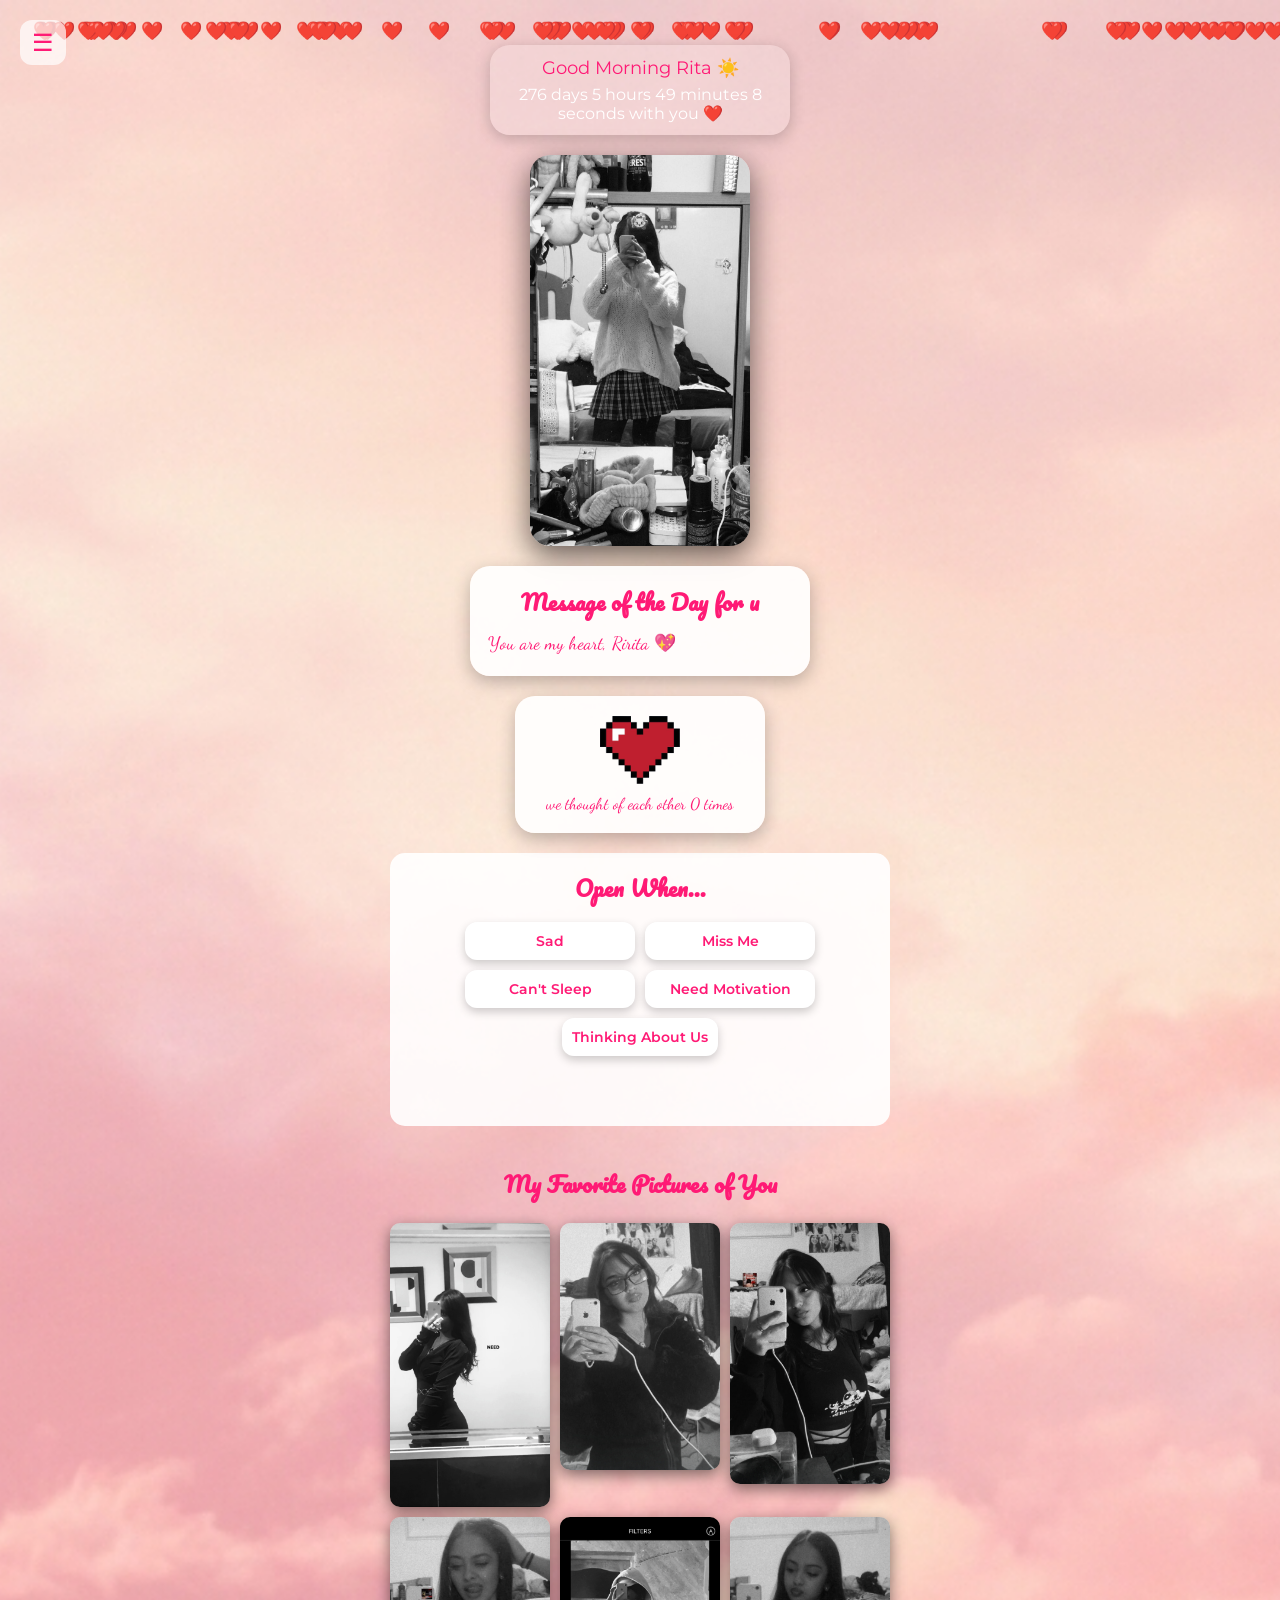
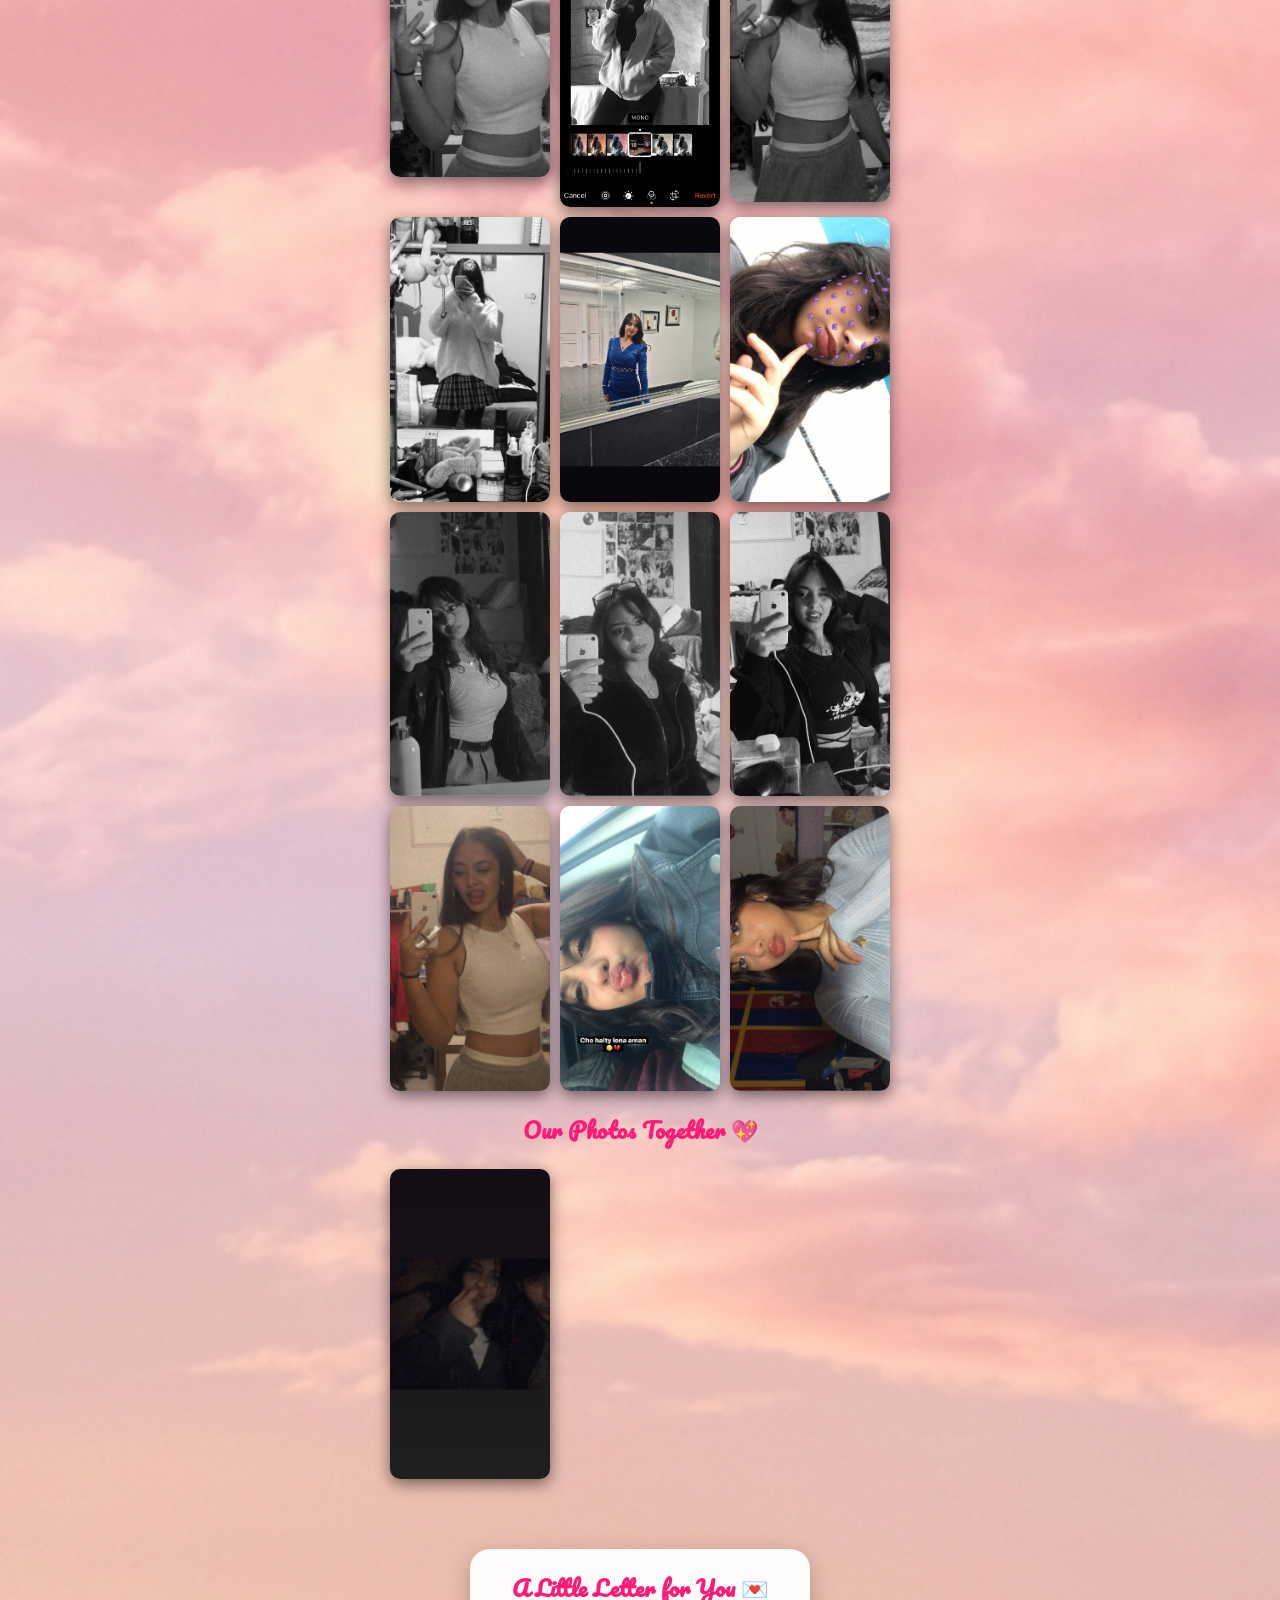
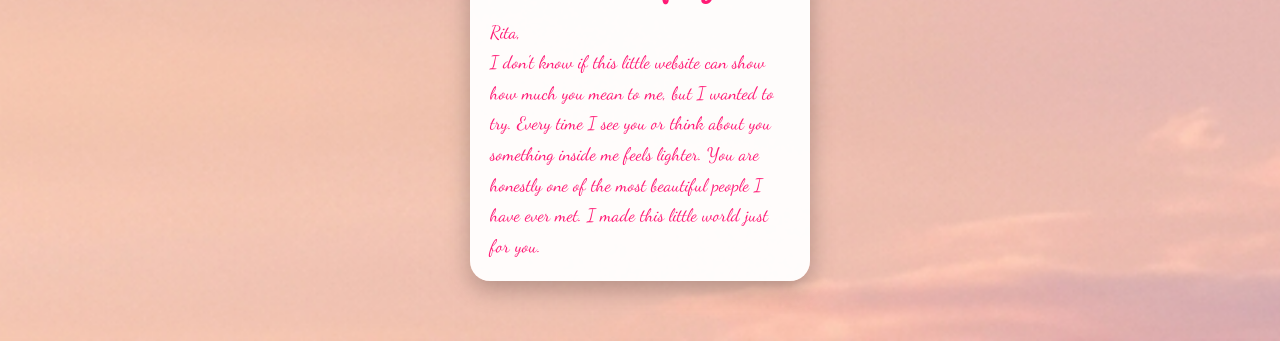
==== home.html @ ba18f457 "Update home.html" ====
<!DOCTYPE html>
<html lang="en">
<head>
  <meta charset="UTF-8">
  <meta name="viewport" content="width=device-width, initial-scale=1.0">
  <title>Our Little World 💗</title>
  
  <!-- Fonts -->
  <link rel="preconnect" href="https://fonts.googleapis.com">
  <link rel="preconnect" href="https://fonts.gstatic.com" crossorigin>
  <link href="https://fonts.googleapis.com/css2?family=Montserrat:wght@400;600;700&family=Dancing+Script&family=Pacifico&display=swap" rel="stylesheet">

  <!-- CSS -->
  <link rel="stylesheet" href="style.css">
</head>
<body class="homePage">

  <!-- Falling Hearts -->
  <div class="hearts"></div>

  <div class="container">

    <!-- Menu Button -->
    <button id="menuToggle">☰</button>

    <!-- Side Menu -->
    <div id="menu">
      <div id="menuContent">
        <div id="menuClose">✕</div>
        <div class="menuTop">
          <button onclick="scrollToSection('dailyMessageBox')">Message of the Day</button>
          <button onclick="scrollToSection('openTextBox')">Open When...</button>
          <button onclick="scrollToSection('gallery')">Gallery</button>
          <button onclick="scrollToSection('ourPhotosSection')">Our Photos</button>
          <button onclick="scrollToSection('loveLetterBox')">Love Letter</button>
        </div>
        <div class="menuMusic">
          <p>Music Player 🎵</p>
          <button onclick="toggleMusic('apocalypse')">▶ Apocalypse</button>
          <button onclick="toggleMusic('songrita')">▶ Just The Two Of Us</button>
          <button onclick="pauseMusic()">⏸ Pause</button>
        </div>
        <audio id="apocalypseMusic" src="apocalypse.mp3"></audio>
        <audio id="songritaMusic" src="songrita.mp3"></audio>
        <div class="menuBottom">
          <p>Ahmed Sghaier</p>
          <img src="images/signature.png">
        </div>
      </div>
    </div>

    <!-- GM GN + Counter -->
    <div id="gmgnCounterBox">
      <span id="gmgn"></span>
      <span id="counter"></span>
      <span id="startDateText"></span>
    </div>

    <!-- Main Photo & Name -->
    <h2 id="ritaName"></h2>
    <img id="mainPhoto">

    <!-- Message of the Day -->
    <div id="dailyMessageBox">
      <h2 class="sectionTitle">Message of the Day for u </h2>
      <p id="dailyMessage"></p>
    </div>

    <!-- Love Heart Counter Box -->
    <div id="loveBox">
      <img id="loveHeart" src="images/loveHeart.png">  
      <p id="loveText">we thought of each other 0 times</p>
    </div>

    <!-- Open When Section -->
    <div id="openTextBox">
      <h2 class="sectionTitle">Open When...</h2>
      <div class="openContainer">
        <div class="openCard" onclick="openMsg(0)">Sad</div>
        <div class="openCard" onclick="openMsg(1)">Miss Me</div>
        <div class="openCard" onclick="openMsg(2)">Can't Sleep</div>
        <div class="openCard" onclick="openMsg(3)">Need Motivation</div>
        <div class="openCard centerCard" onclick="openMsg(4)">Thinking About Us</div>
  </div>
  <div id="openTextDisplay"></div>
</div>
<br>
<br>
    <!-- Gallery -->
    <h2 id="gallery" class="sectionTitle">My Favorite Pictures of You</h2>
    <div class="photoWall">
      <img src="images/her1.jpg">
      <img src="images/her2.jpg">
      <img src="images/her3.jpg">
      <img src="images/her4.jpg">
      <img src="images/her5.jpg">
      <img src="images/her6.jpg">
      <img src="images/her7.jpg">
      <img src="images/her8.jpg">
      <img src="images/her9.jpg">
      <img src="images/her10.jpg">
      <img src="images/her11.jpg">
      <img src="images/her12.jpg">
      <img src="images/her13.jpg">
      <img src="images/her14.jpg">
      <img src="images/her15.jpg">
    </div>
<br>
    <!-- Our Photos -->
    <h2 id="ourPhotosTitle" class="sectionTitle">Our Photos Together 💖</h2>
    <div id="ourPhotosSection" class="photoWall">
<img src="images/us1.jpg">
</div>

  </div>

  <!-- Love Letter -->
  <div id="loveLetterBox">
    <h2 class="sectionTitle">A Little Letter for You 💌</h2>
    Rita,<br>
    I don't know if this little website can show
    how much you mean to me, but I wanted to try.
    Every time I see you or think about you
    something inside me feels lighter.
    You are honestly one of the most beautiful
    people I have ever met.
    I made this little world just for you.
  </div>

  <!-- Scripts -->
  <script src="script.js"></script>
</body>
</html>
---- style.css ----
/* ===============================
LOGIN PAGE
=============================== */
.loginPage{
  display:flex;
  justify-content:center;
  align-items:center;
  height:100vh;
  background:url('images/login.png') no-repeat center center/cover;
}

.loginBox{
  position:relative;
  z-index:1;
  background:rgba(255,255,255,0.9);
  padding:50px 30px;
  border-radius:25px;
  width:90%;
  max-width:400px;
  border:3px solid #ff4d88;
  box-shadow:
    0 0 20px #ff4d88,
    0 0 40px #ff4d88 inset;
}

.loginTitle{
  font-size:32px;
  color:#ff1a75;
  margin-bottom:10px;
  text-align:center;
}

.loginBox input{
  width:100%;
  padding:15px;
  border-radius:12px;
  border:2px solid #ff4d88;
  background:#f2f2f2;
  margin-top:15px;
  font-size:18px;
  box-shadow:0 0 10px #ff4d88 inset;
}

.loginBox button{
  margin-top:20px;
  padding:15px;
  width:100%;
  border:none;
  border-radius:15px;
  background:#ff4d88;
  color:white;
  font-size:20px;
  cursor:pointer;
}

.loginFlirtyBox {
  position: absolute;
  top: 20px; /* distance from top */
  left: 50%;
  transform: translateX(-50%);
  background: rgba(255, 77, 136, 0.8); /* semi-transparent pink */
  color: white;
  font-family: 'Pacifico', cursive;
  font-size: 18px;
  padding: 10px 20px;
  border-radius: 15px;
  box-shadow: 0 4px 10px rgba(0,0,0,0.3);
  z-index: 5; /* above falling texts */
  text-align: center;
}

/* ===============================
FALLING LOVE TEXT (for login)
=============================== */
.loveBackground{
  position:fixed;
  top:0;
  left:0;
  width:100%;
  height:100%;
  overflow:hidden;
  z-index:0;
  pointer-events:none;
}

.loveText{
  position:absolute;
  color:#ff4d88;
  font-size:14px;
  opacity:0.8;
  white-space:nowrap;
  user-select:none;
  animation-name:fallText;
  animation-timing-function:linear;
  animation-iteration-count:infinite;
}

@keyframes fallText{
  0%{transform:translateY(-10vh);}
  100%{transform:translateY(110vh);}
}
/* ===============================
GLOBAL
=============================== */
*{
  margin:0;
  padding:0;
  box-sizing:border-box;
  font-family:'Montserrat',sans-serif;
}

body{
  min-height:100vh;
  overflow-x:hidden;
  text-align:center;
}

/* ===============================
HOME PAGE
=============================== */
body.homePage{
  color:white;
  background:url('images/home.png') no-repeat center center/cover;
  padding:20px;
}

.container{
  width:100%;
  max-width:520px;
  margin:auto;
  padding:10px;
}

/* ===============================
GM GN + COUNTER
=============================== */
#gmgnCounterBox{
  display:flex;
  flex-direction:column;
  align-items:center;
  background:rgba(255,255,255,0.2);
  padding:12px 20px;
  border-radius:20px;
  margin:15px auto;
  max-width:300px;
  box-shadow:0 4px 15px rgba(0,0,0,0.2);
}

#gmgn{
  font-size:18px;
  color:#ff1a75;
  margin-bottom:6px;
}

#counter{
  font-size:16px;
  color:white;
}

/* ===============================
MAIN PHOTO
=============================== */
#mainPhoto{
  width:220px;
  border-radius:20px;
  margin:20px auto;
  display:block;
  box-shadow:0 10px 30px rgba(0,0,0,0.6);
  transition:0.3s;
}

#mainPhoto:hover{
  transform:scale(1.05);
}

/* ===============================
SECTION TITLES
=============================== */
.sectionTitle{
  font-family:'Pacifico', cursive !important;
  font-size:22px;
  margin-bottom:10px;
  text-align:center;
  color:#ff1a75;
}

/* ===============================
LOVE LETTER
=============================== */
#loveLetterBox{
  background:rgba(255,255,255,0.95);
  padding:20px;
  border-radius:20px;
  max-width:340px;
  margin:60px auto 40px auto;
  box-shadow:0 8px 25px rgba(0,0,0,0.25);
  color:#ff1a75;
  text-align:left;
  font-family:'Dancing Script', cursive;
  font-size:18px;
  line-height:1.7;
}

/* ===============================
LOVE HEART COUNTER
=============================== */
#loveBox{
  background:rgba(255,255,255,0.9);
  padding:20px;
  border-radius:20px;
  max-width:250px;
  margin:20px auto;
  box-shadow:0 6px 18px rgba(0,0,0,0.25);
  display:flex;
  flex-direction:column;
  align-items:center;
  position:relative;
}

#loveHeart{
  width:80px;
  cursor:pointer;
  transition:transform .2s;
}

#loveHeart.pulse{
  transform:scale(1.2);
}

#loveNumber{
  position:absolute;
  top:50%;
  left:50%;
  transform:translate(-50%,-50%);
  color:white;
  font-size:22px;
  font-weight:bold;
  pointer-events:none;
}

#loveText{
  margin-top:10px;
  font-size:16px;
  color:#ff1a75;
  font-family:'Dancing Script', cursive;
}

/* Small heart explosion */
.explosionHeart{
  position:absolute;
  font-size:16px;
  color:#ff4d88;
  animation:explode 0.5s forwards;
  pointer-events:none;
}

@keyframes explode{
  0%{opacity:1; transform:translate(0,0) scale(1);}
  100%{opacity:0; transform:translate(var(--x), var(--y)) scale(1.5);}
}

/* ===============================
MESSAGE OF THE DAY
=============================== */
#dailyMessageBox{
  background:rgba(255,255,255,0.9);
  color:#ff1a75;
  padding:18px;
  border-radius:20px;
  max-width:340px;
  margin:20px auto;
  font-family:'Dancing Script', cursive;
  font-size:18px;
  line-height:1.6;
  box-shadow:0 6px 18px rgba(0,0,0,0.25);
  text-align:left;
  min-height:80px;
  display:flex;
  flex-direction:column;
  align-items:center;
  justify-content:flex-start;
}

#dailyMessageBox h2.sectionTitle{
  width:100%;
  text-align:center;
  margin-bottom:10px;
}

#dailyMessageBox p{
  font-family:'Dancing Script', cursive;
  font-size:18px;
  line-height:1.6;
  margin:0;
  color:#ff1a75;
  align-self:flex-start;
}

/* ===============================
OPEN WHEN BOXES
=============================== */
.openContainer{
  display:grid;
  grid-template-columns:repeat(2,1fr);
  gap:10px;
  max-width:350px;
  margin:15px auto;
}

.openCard{
  background:white;
  color:#ff1a75;
  padding:10px;
  border-radius:12px;
  font-size:14px;
  font-weight:600;
  cursor:pointer;
  box-shadow:0 4px 10px rgba(0,0,0,0.2);
  transition:0.2s;
}

.openCard:hover{
  transform:scale(1.05);
}

#openTextBox{
  background:rgba(255,255,255,0.9);
  color:#ff1a75;
  padding:15px;
  border-radius:15px;
  margin-top:10px;
  min-height:50px;
}

/* ===============================
OPEN WHEN MESSAGE DISPLAY
=============================== */
#openTextDisplay{
  background:rgba(255,255,255,0.9);
  color:#ff1a75;
  padding:12px;
  border-radius:18px;
  max-width:300px;
  margin:15px auto 0 auto;
  font-family:'Dancing Script', cursive;
  font-size:19px;
  line-height:1.6;
  box-shadow:0 6px 18px rgba(0,0,0,0.25);
  text-align:left;
  min-height:40px;
  transition:all 0.3s ease;
    
}
/* ===============================
OPEN WHEN TEXT ANIMATION
=============================== */
#openTextDisplay {
  opacity: 0;
  transform: translateY(20px);
  transition: all 0.4s ease;
}

#openTextDisplay.show {
  opacity: 1;
  transform: translateY(0);
}

#openTextDisplay.hide {
  opacity: 0;
  transform: translateY(20px);
}


/* Center the last Open When card */
.openContainer .openCard:last-child {
  grid-column: 1 / -1; /* span full row */
  justify-self: center; /* center horizontally */
}

/* Animation for open when text */
#openTextDisplay {
  opacity: 0;
  transform: translateY(10px);
  transition: opacity 0.5s ease, transform 0.5s ease;
}

#openTextDisplay.show {
  opacity: 1;
  transform: translateY(0);
}
/* ===============================
PHOTO WALL
=============================== */
.photoWall{
  display:grid;
  grid-template-columns:repeat(3,1fr);
  gap:10px;
  margin-top:20px;
}

.photoWall img{
  width:100%;
  border-radius:10px;
  box-shadow:0 5px 15px rgba(0,0,0,0.5);
  transition:.3s;
  cursor:pointer;
}

.photoWall img:hover{
  transform:scale(1.05);
}

/* ===============================
FALLING HEARTS
=============================== */
.hearts{
  position:fixed;
  width:100%;
  height:100%;
  overflow:hidden;
  z-index:-1;
}

.heart{
  position:absolute;
  color:#ff4d88;
  font-size:18px;
  animation:fall 6s linear infinite;
}

@keyframes fall{
  0%{transform:translateY(-10vh);}
  100%{transform:translateY(110vh);}
}

/* ===============================
MENU
=============================== */
#menu{
  position:fixed;
  top:0;
  left:-260px;
  width:260px;
  height:100%;
  background:rgba(255,255,255,0.15);
  backdrop-filter:blur(20px);
  border-right:1px solid rgba(255,255,255,0.3);
  z-index:9998;
  transition:left .4s ease;
  display:flex;
  flex-direction:column;
  justify-content:space-between;
  padding:20px;
}

#menuClose{
  position:absolute;
  top:15px;
  right:15px;
  width:30px;
  height:30px;
  background:white;
  color:#ff1a75;
  border-radius:6px;
  display:flex;
  align-items:center;
  justify-content:center;
  font-weight:bold;
  cursor:pointer;
  box-shadow:0 2px 6px rgba(0,0,0,0.3);
}

#menu.active{
  left:0;
}

#menuContent button{
  display:block;
  margin:10px 0;
  padding:10px 15px;
  border-radius:12px;
  border:none;
  background:rgba(255,255,255,0.6);
  cursor:pointer;
  color:#ff1a75;
  font-weight:bold;
  width:100%;
  text-align:left;
}

#menuToggle{
  position:fixed;
  top:20px;
  left:20px;
  z-index:9999;
  font-size:24px;
  background:rgba(255,255,255,0.7);
  border:none;
  border-radius:12px;
  padding:8px 12px;
  cursor:pointer;
  color:#ff1a75;
}

.menuBottom img{
  width:120px;
  margin-top:10px;
}
/* ===============================
MENU FONT
=============================== */
#menu, #menuContent, #menuContent p, #menuContent button {
  font-family: 'Dancing Script', cursive; /* Pretty, romantic font */
}

/* ===============================
MUSIC PLAYER
=============================== */
#musicPlayer {
  margin-top: 15px;
  background: rgba(255,255,255,0.8);
  border-radius: 12px;
  padding: 10px;
  color: #ff1a75;
}

#currentSong {
  font-weight: 600;
  font-size: 16px;
  margin-bottom: 8px;
  text-align: center;
  white-space: nowrap;
  overflow: hidden;
  text-overflow: ellipsis;
}

#musicControls {
  display: flex;
  justify-content: center;
  gap: 10px;
  margin-bottom: 5px;
}

#musicControls button {
  background: #ff1a75;
  border: none;
  color: white;
  font-size: 18px;
  border-radius: 8px;
  padding: 5px 10px;
  cursor: pointer;
  transition: 0.2s;
}

#musicControls button:hover {
  transform: scale(1.1);
}

#progressContainer {
  display: flex;
  align-items: center;
  gap: 5px;
}

#progressBar {
  flex: 1;
  cursor: pointer;
}

#currentTime, #duration {
  font-size: 12px;
}
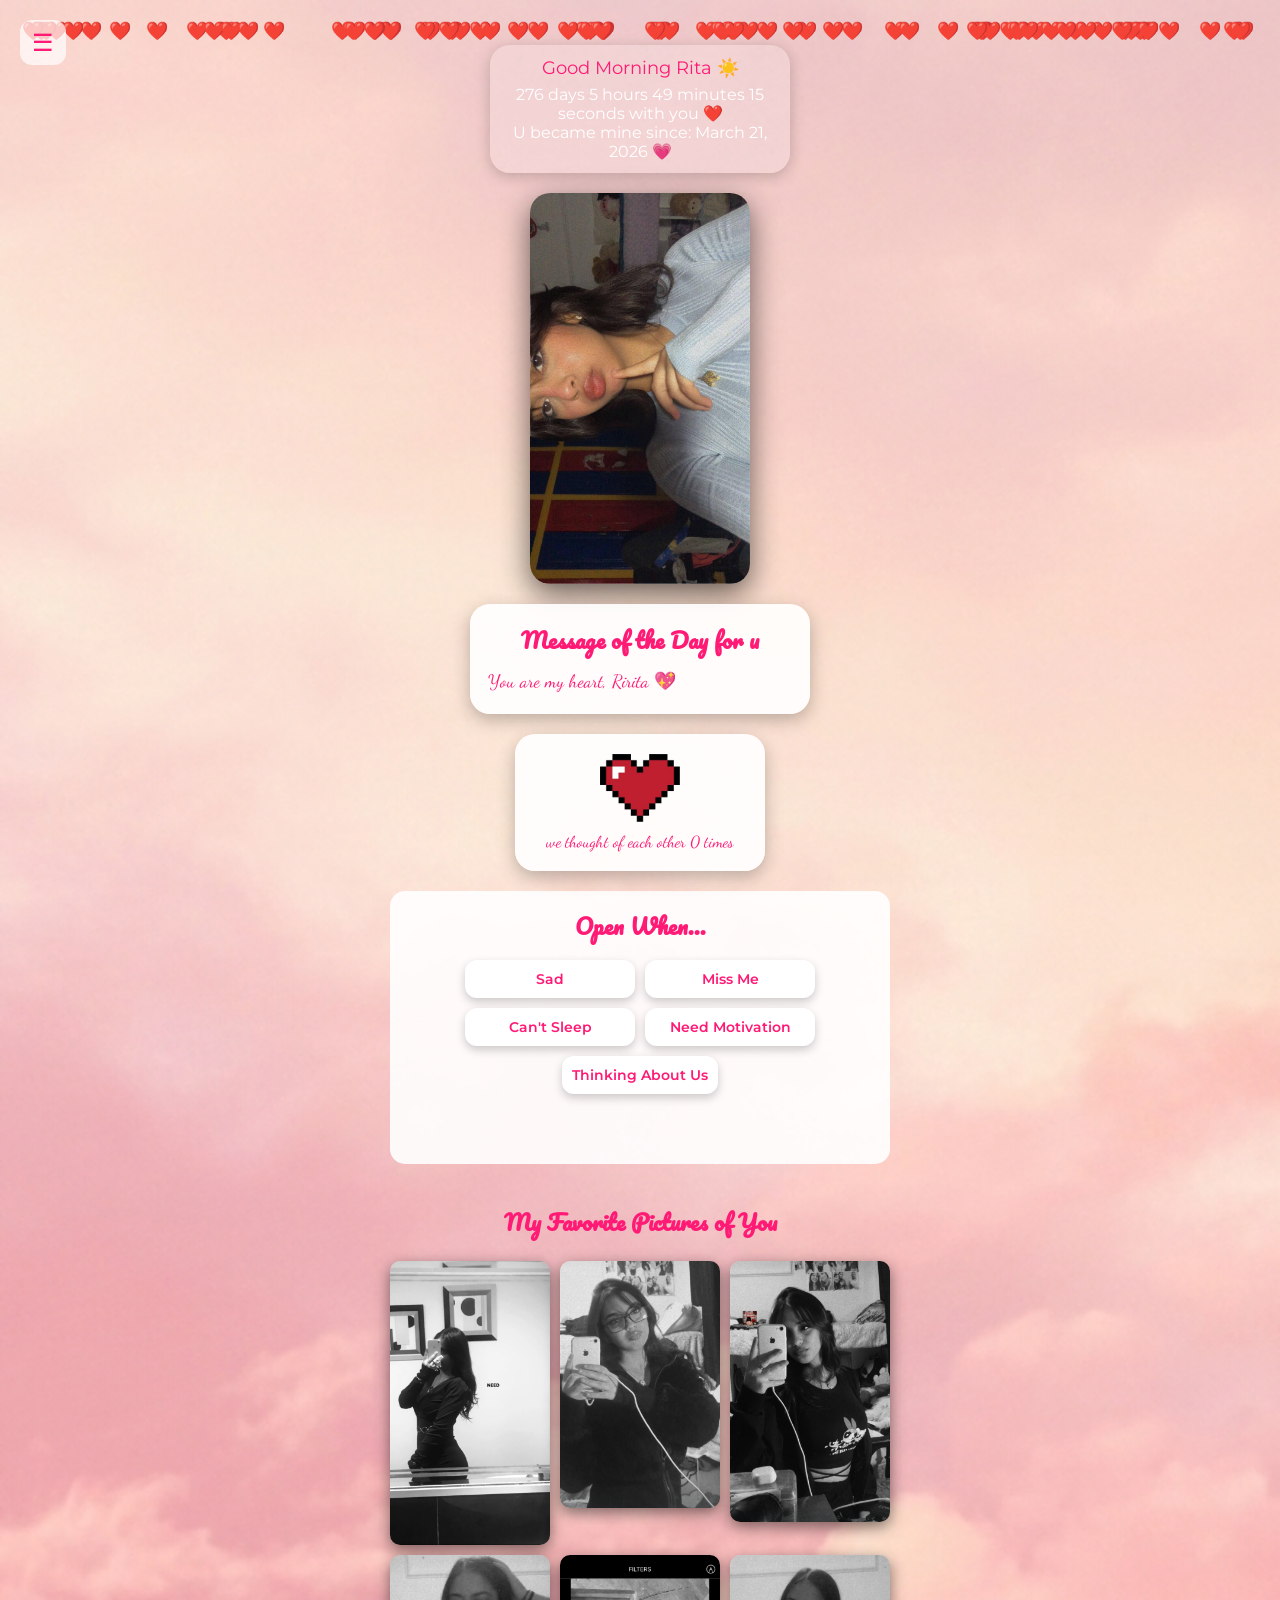
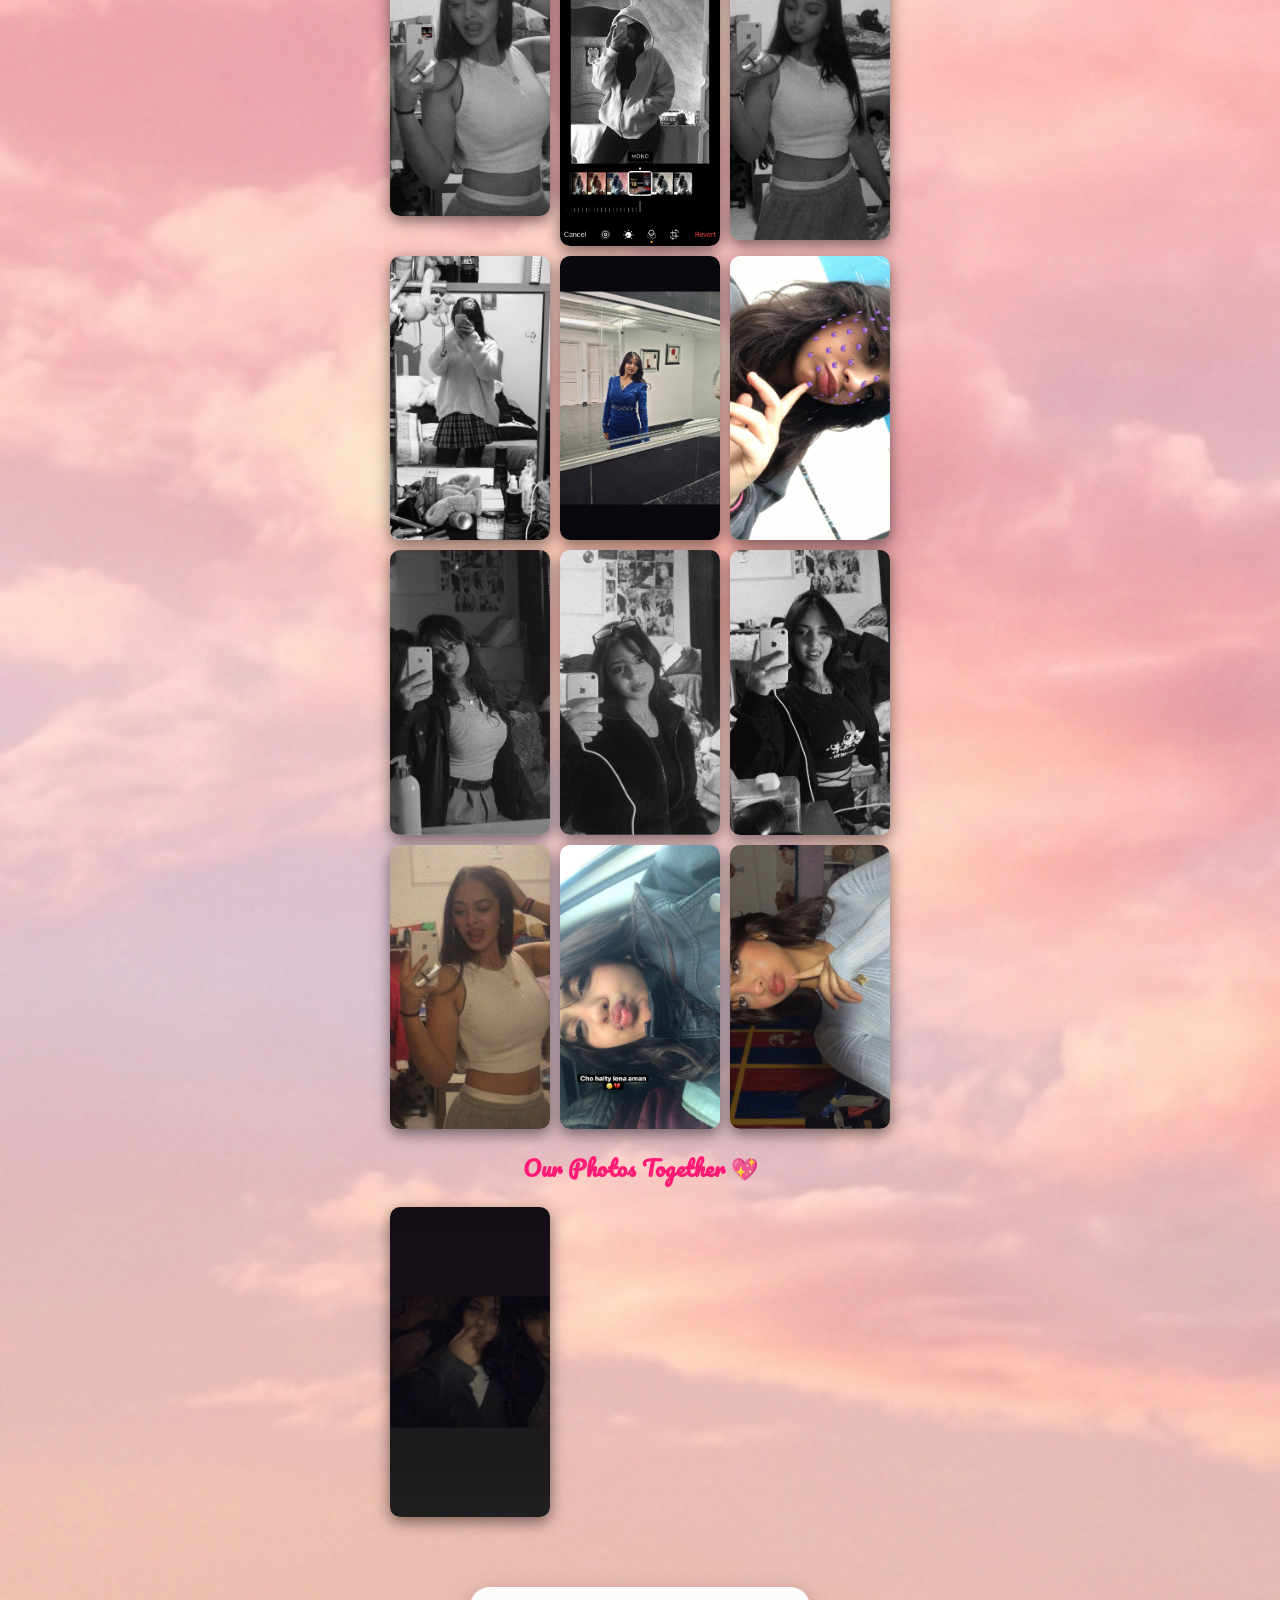
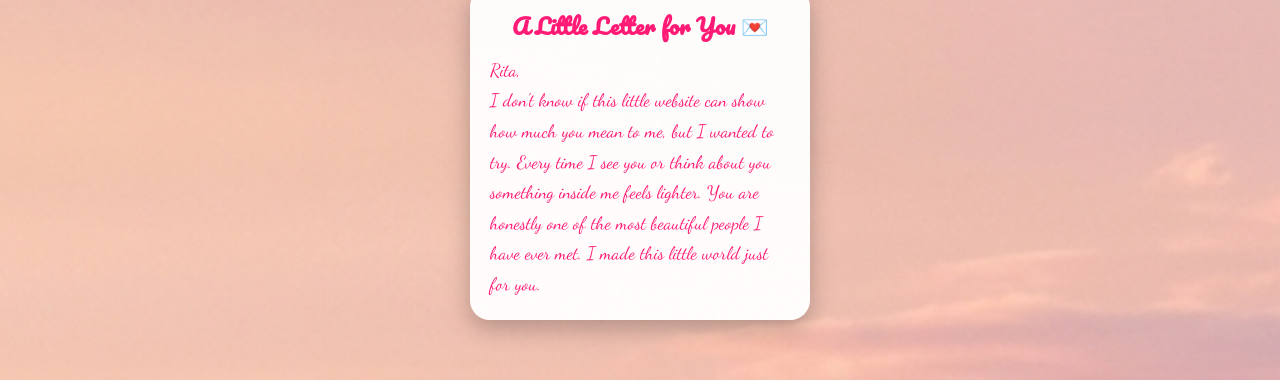
==== commit c2919508: "Update home.html" ====
--- a/home.html
+++ b/home.html
@@ -38,10 +38,16 @@
           <p>Music Player 🎵</p>
           <button onclick="toggleMusic('apocalypse')">▶ Apocalypse</button>
           <button onclick="toggleMusic('songrita')">▶ Just The Two Of Us</button>
+          <button onclick="toggleMusic('diva')">▶ Ala Beb Cima</button>
+          <button onclick="toggleMusic('needto')">▶ Need To Know</button>
+          <button onclick="toggleMusic('kissme')">▶ Kiss Me More</button>
           <button onclick="pauseMusic()">⏸ Pause</button>
         </div>
         <audio id="apocalypseMusic" src="apocalypse.mp3"></audio>
         <audio id="songritaMusic" src="songrita.mp3"></audio>
+        <audio id="divaMusic" src="diva.mp3"></audio>
+        <audio id="needtoMusic" src="needto.mp3"></audio>
+        <audio id="kissmeMusic" src="kissme.mp3"></audio>
         <div class="menuBottom">
           <p>Ahmed Sghaier</p>
           <img src="images/signature.png">
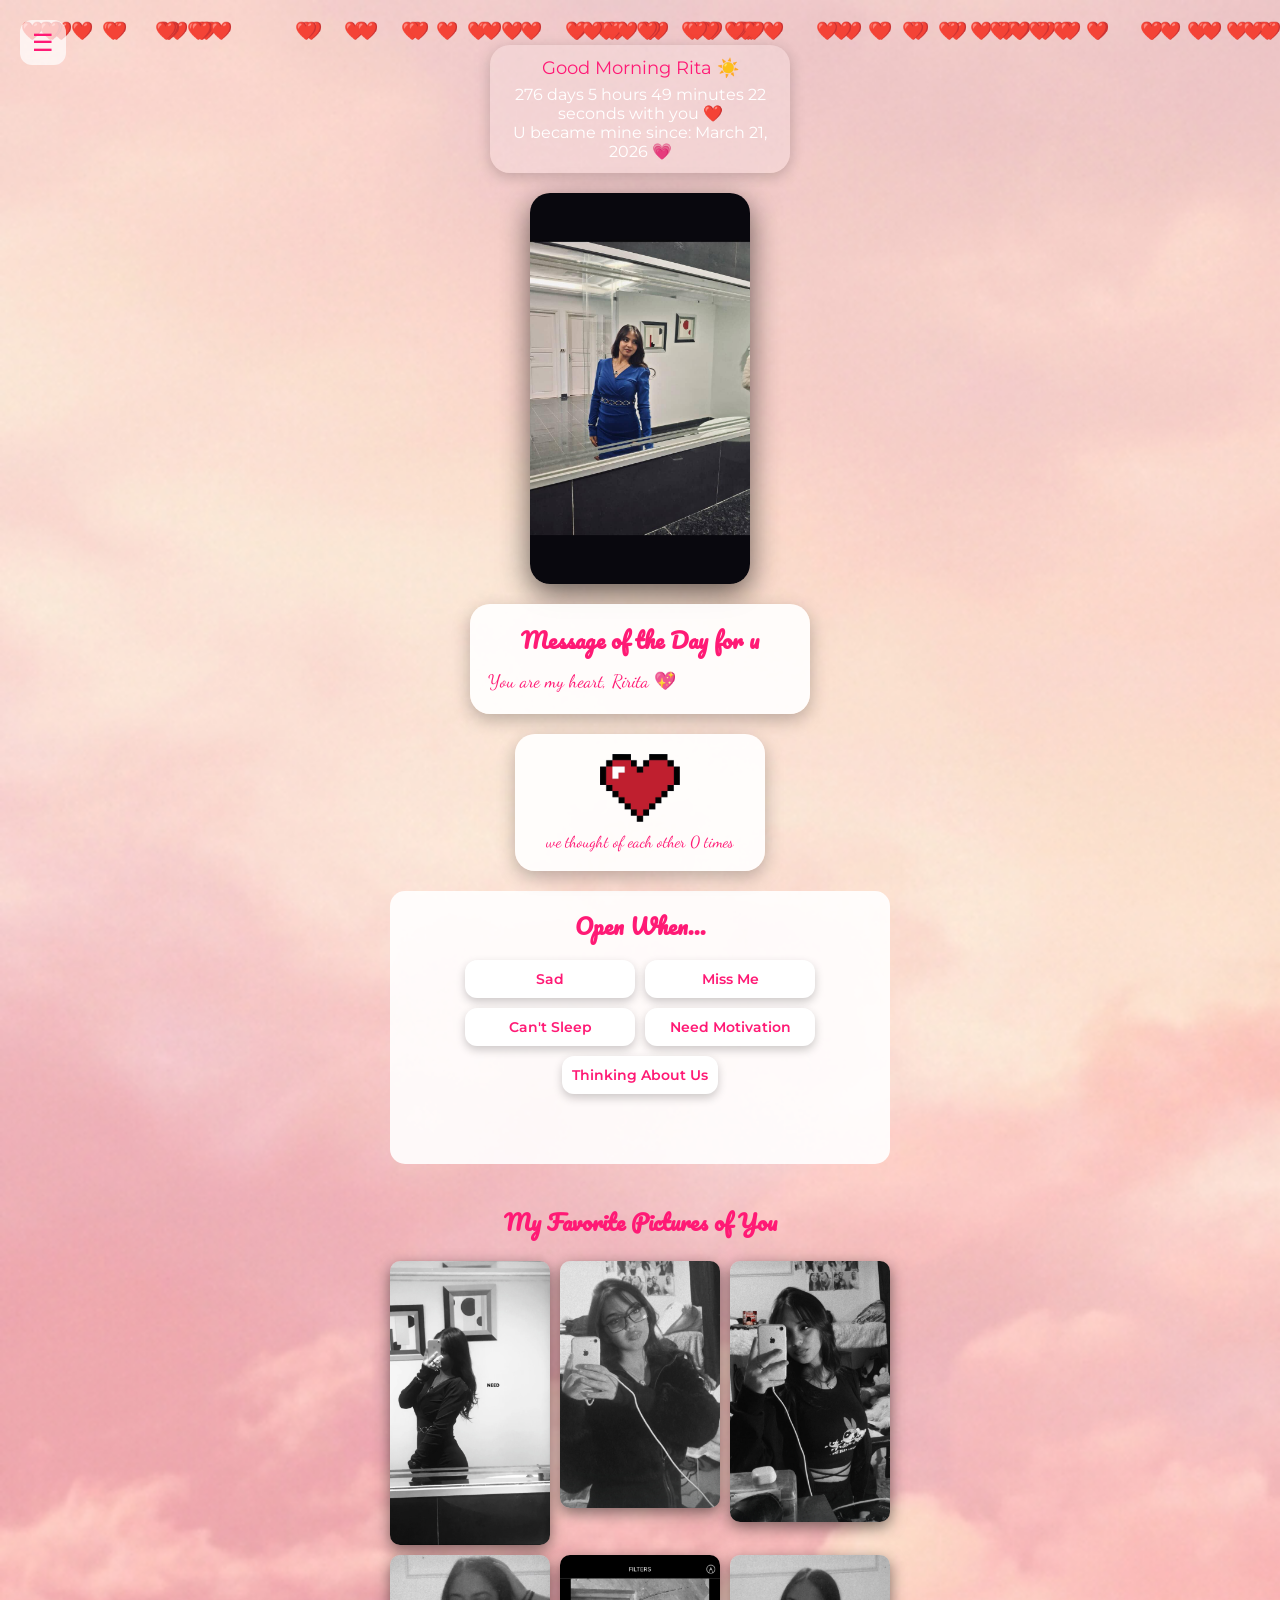
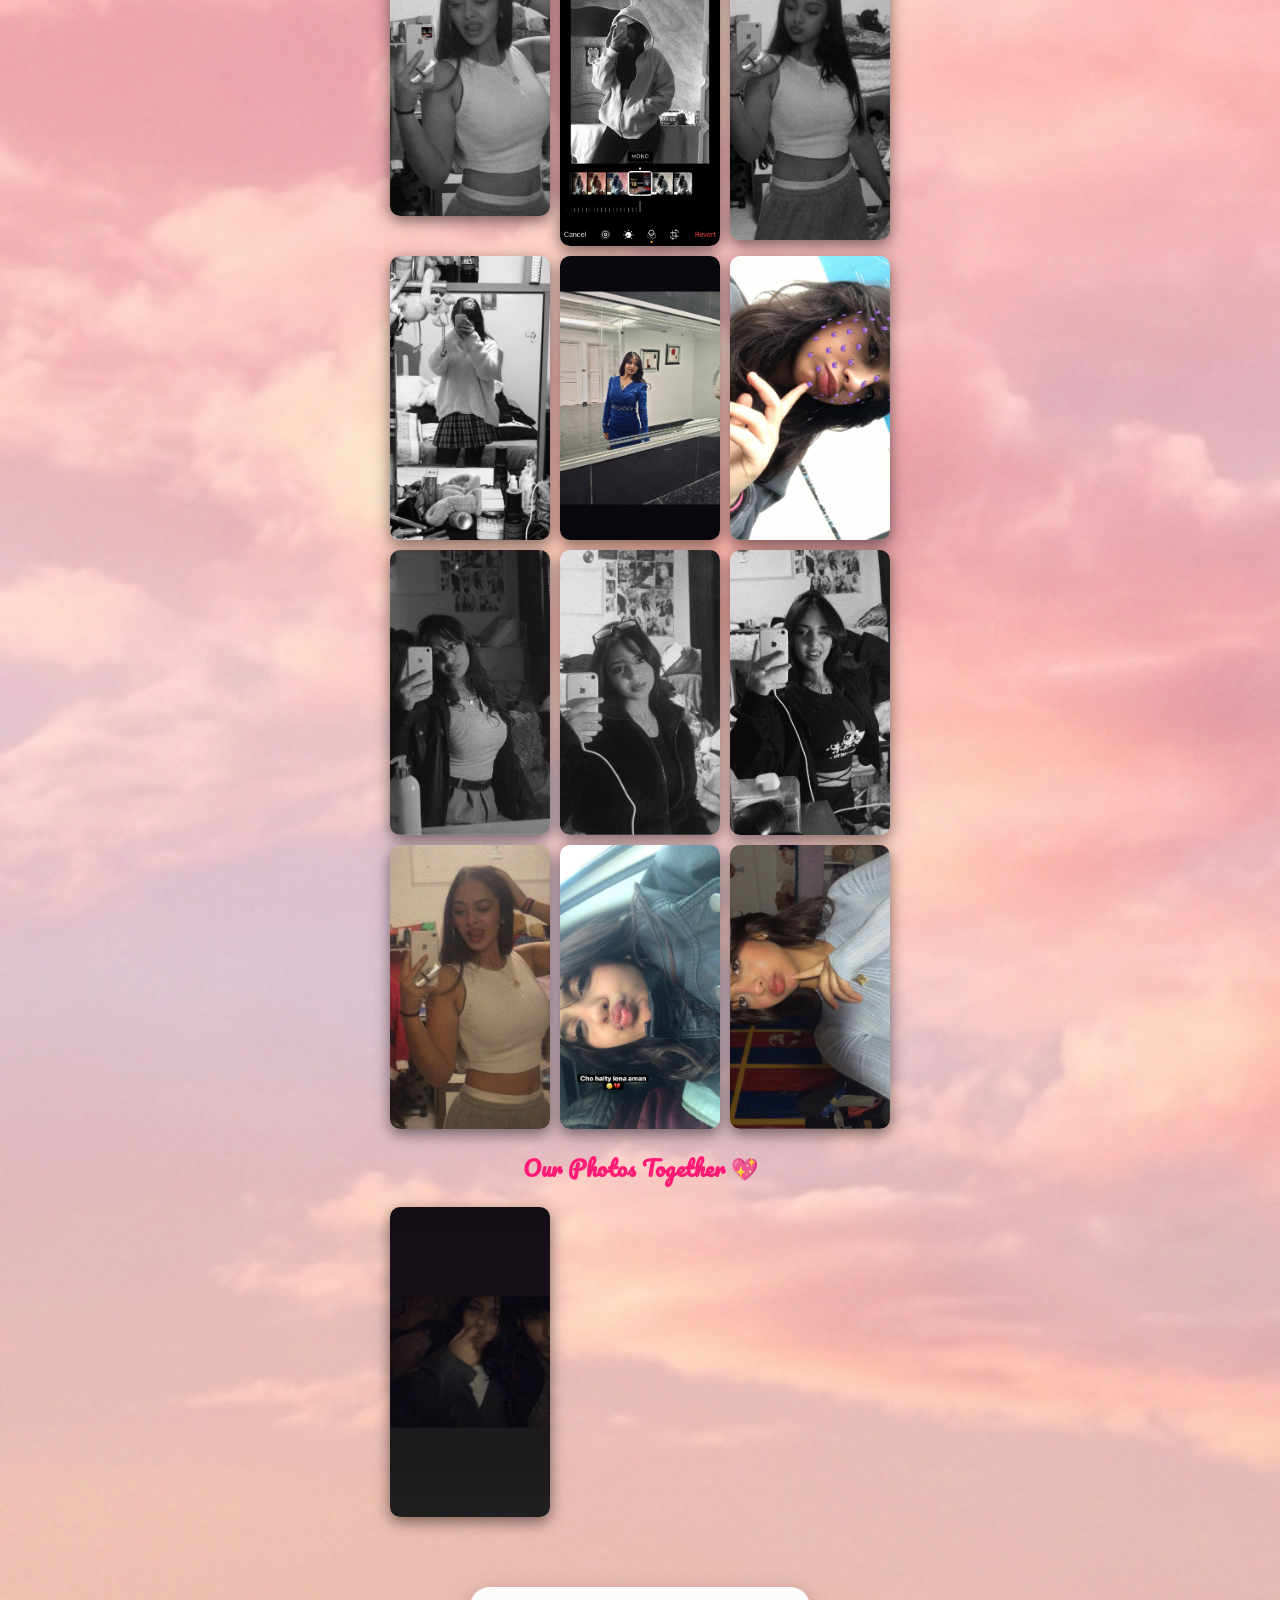
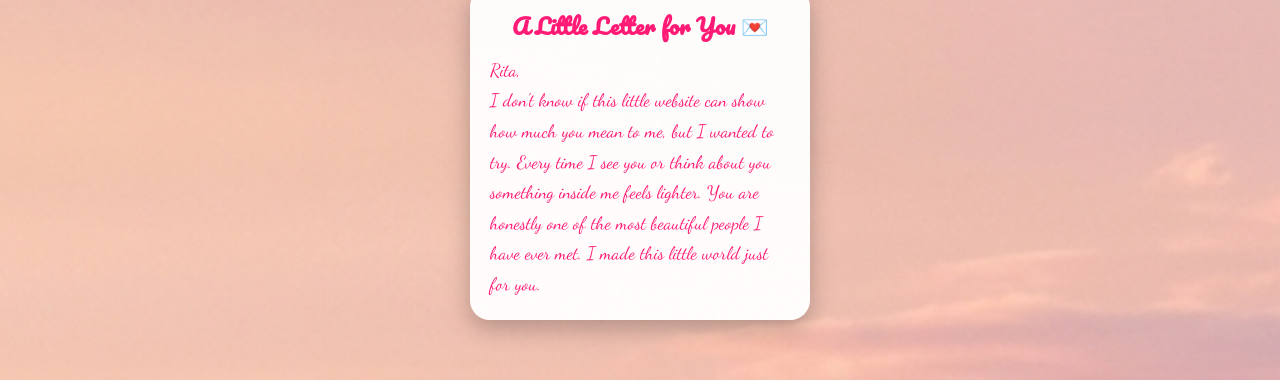
==== commit b01d524e: "Update home.html" ====
--- a/home.html
+++ b/home.html
@@ -41,6 +41,8 @@
           <button onclick="toggleMusic('diva')">▶ Ala Beb Cima</button>
           <button onclick="toggleMusic('needto')">▶ Need To Know</button>
           <button onclick="toggleMusic('kissme')">▶ Kiss Me More</button>
+          <button onclick="toggleMusic('letit')">▶ Let It Happen
+</button>
           <button onclick="pauseMusic()">⏸ Pause</button>
         </div>
         <audio id="apocalypseMusic" src="apocalypse.mp3"></audio>
@@ -48,6 +50,8 @@
         <audio id="divaMusic" src="diva.mp3"></audio>
         <audio id="needtoMusic" src="needto.mp3"></audio>
         <audio id="kissmeMusic" src="kissme.mp3"></audio>
+        <audio id="letitMusic" src="letit.mp3"></audio>
+
         <div class="menuBottom">
           <p>Ahmed Sghaier</p>
           <img src="images/signature.png">
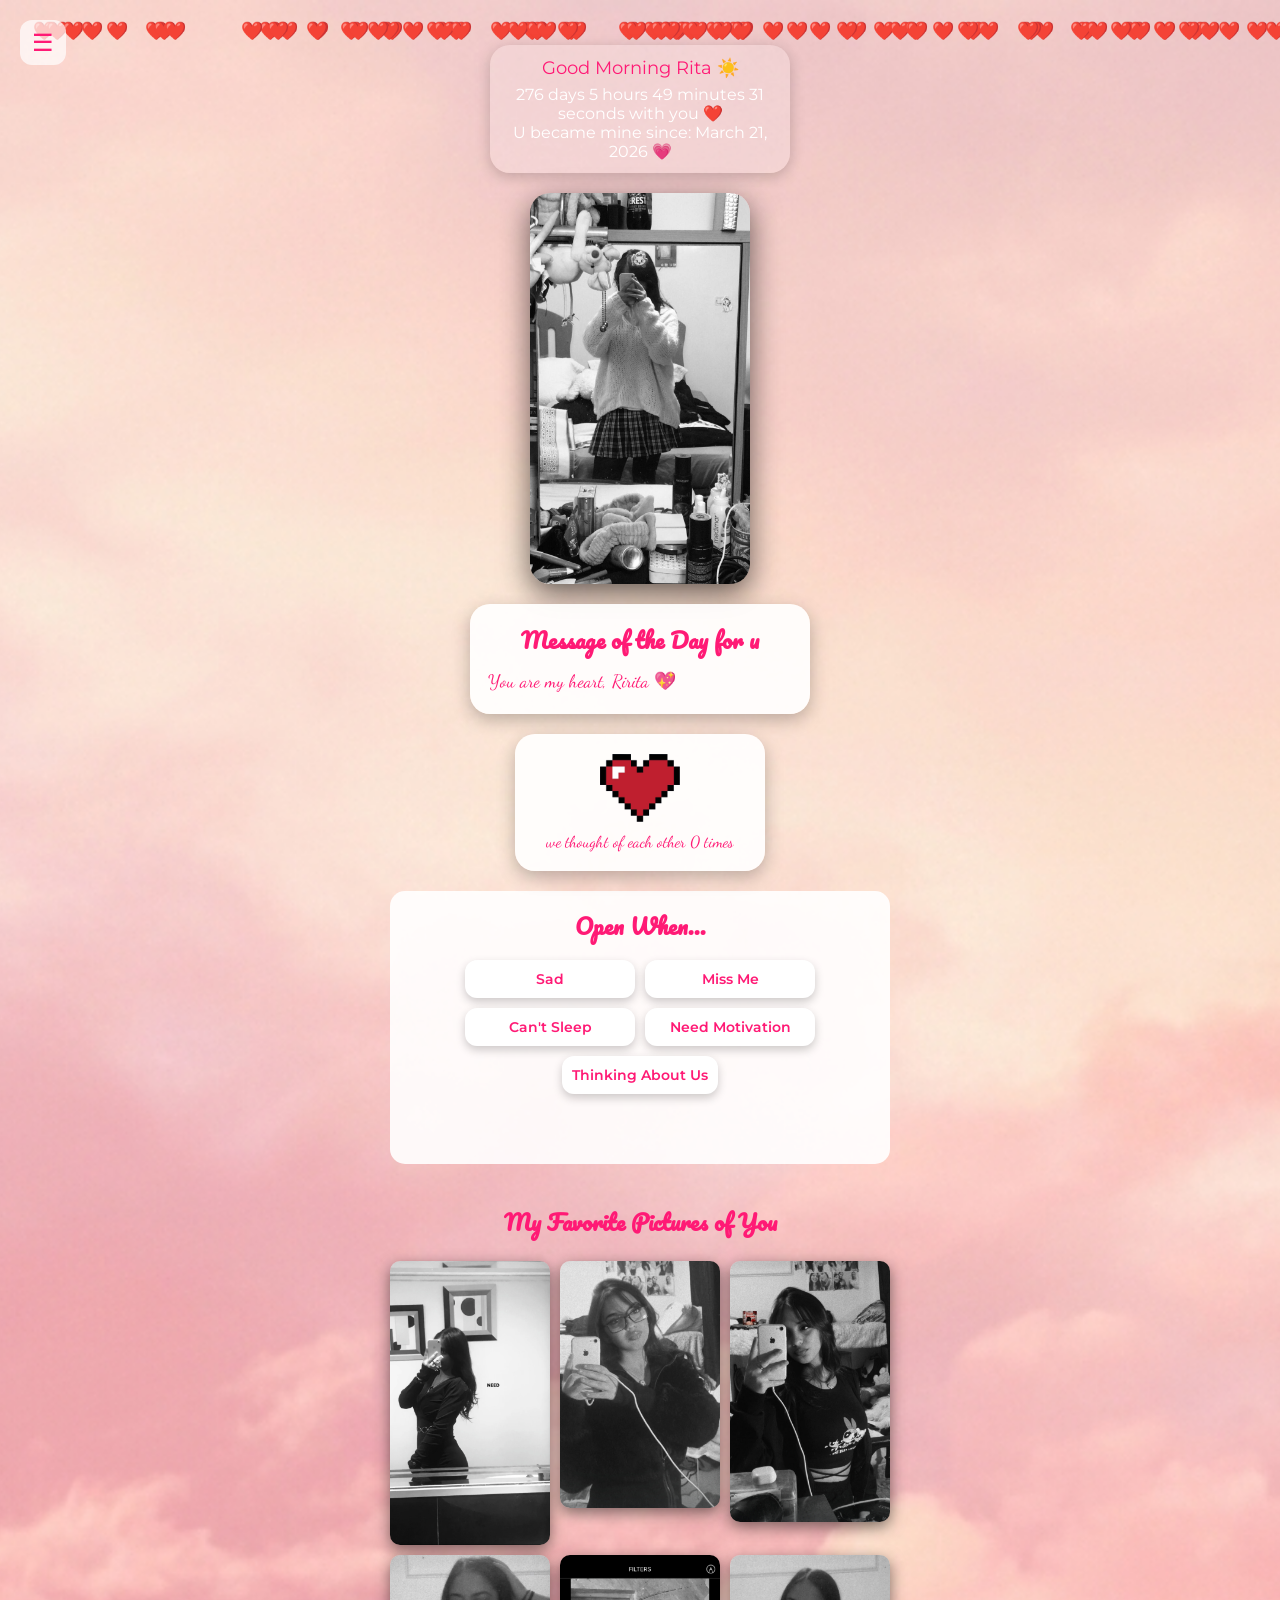
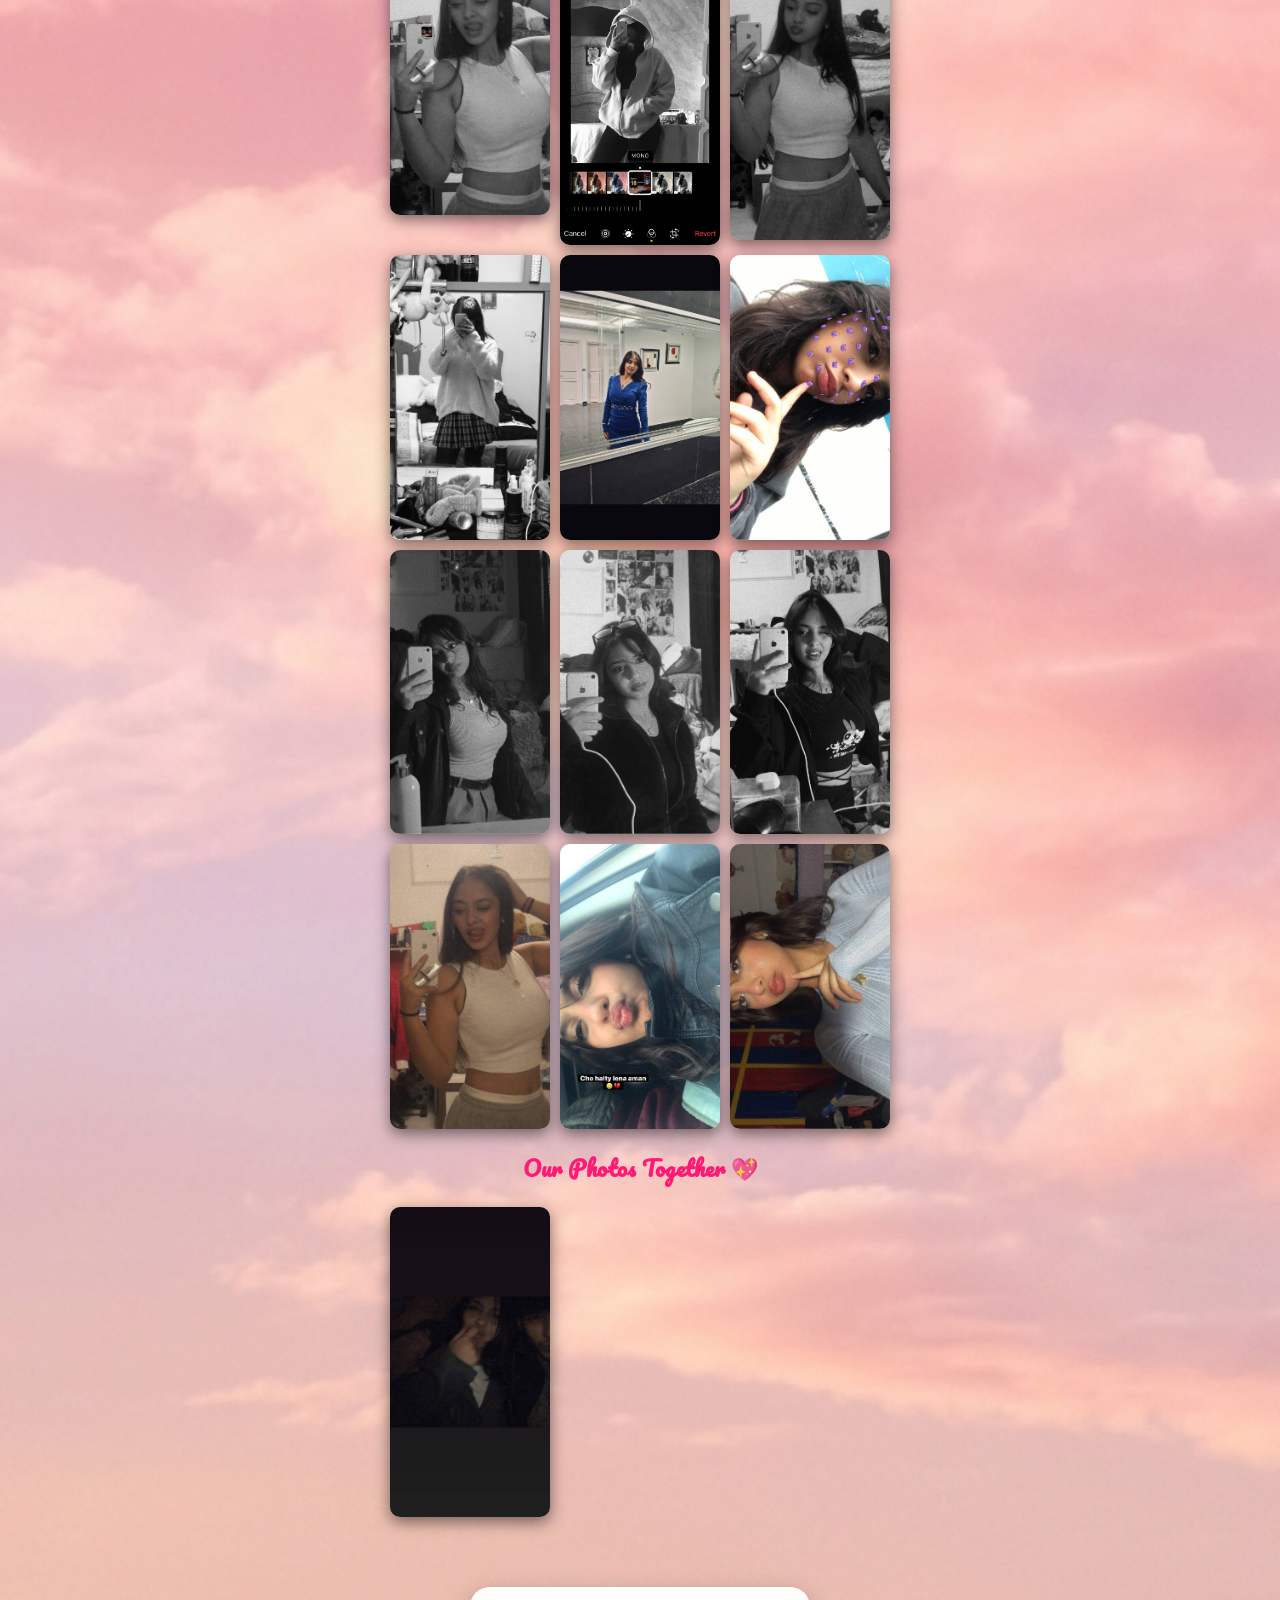
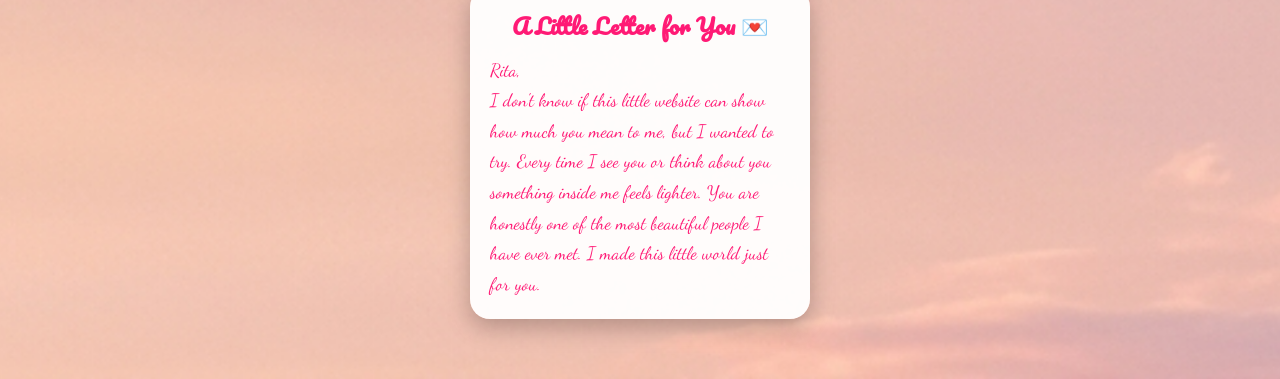
==== commit fd3008c2: "Update home.html" ====
--- a/home.html
+++ b/home.html
@@ -63,7 +63,9 @@
     <div id="gmgnCounterBox">
       <span id="gmgn"></span>
       <span id="counter"></span>
-      <span id="startDateText"></span>
+      <div id="startDateContainer">
+  <span id="startDateText"></span>
+</div>
     </div>
 
     <!-- Main Photo & Name -->
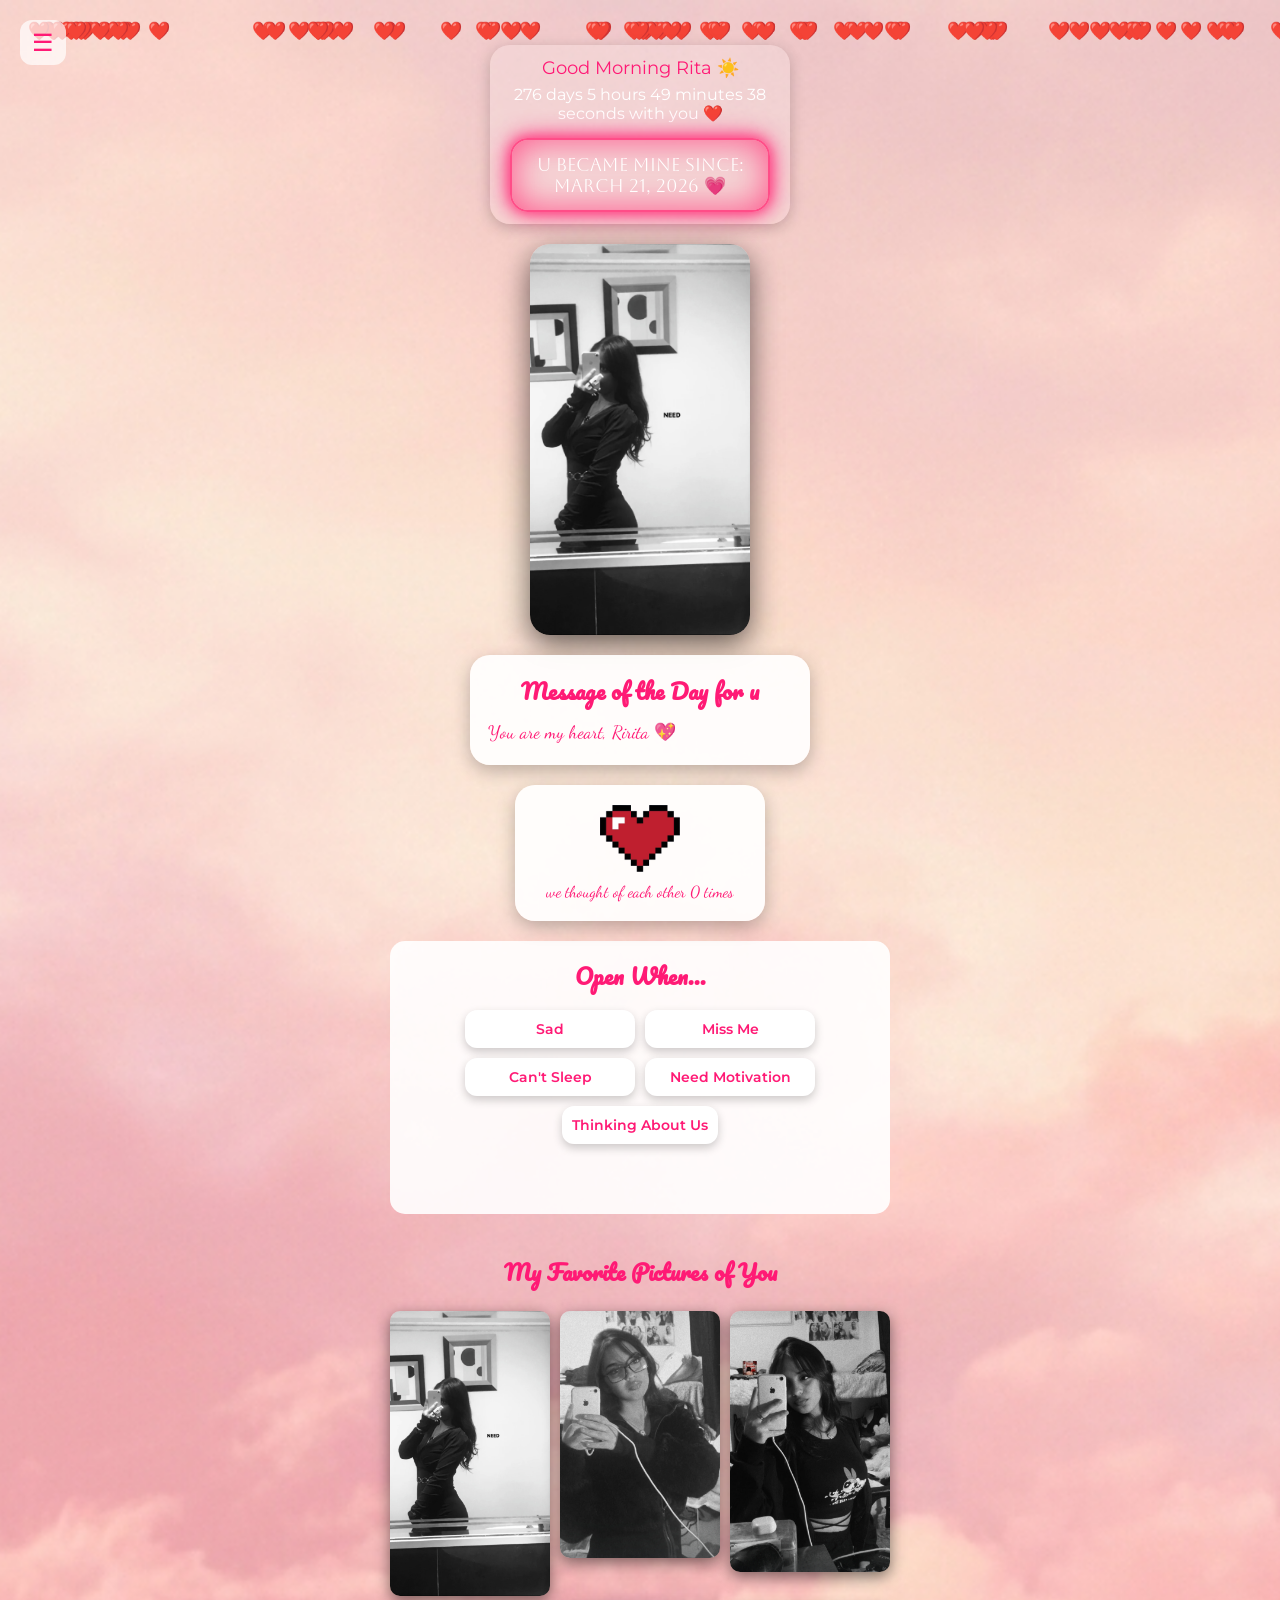
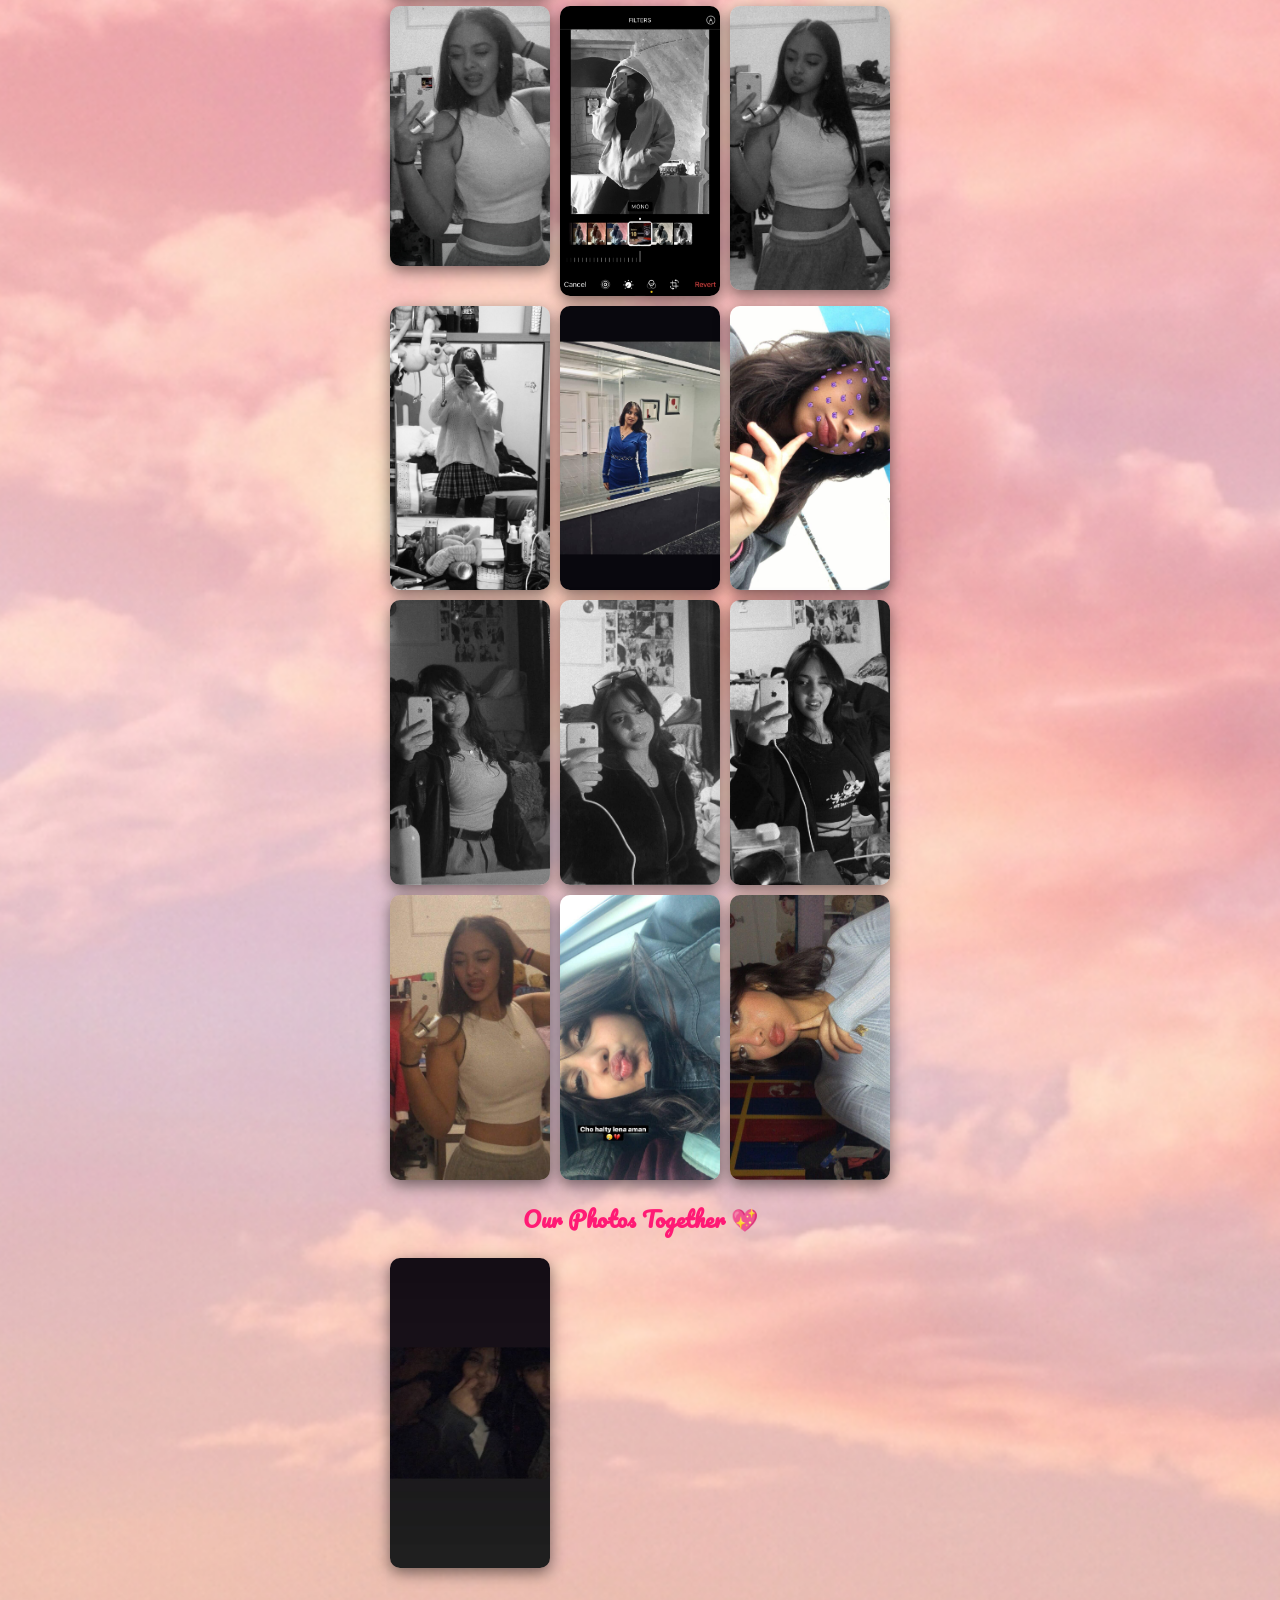
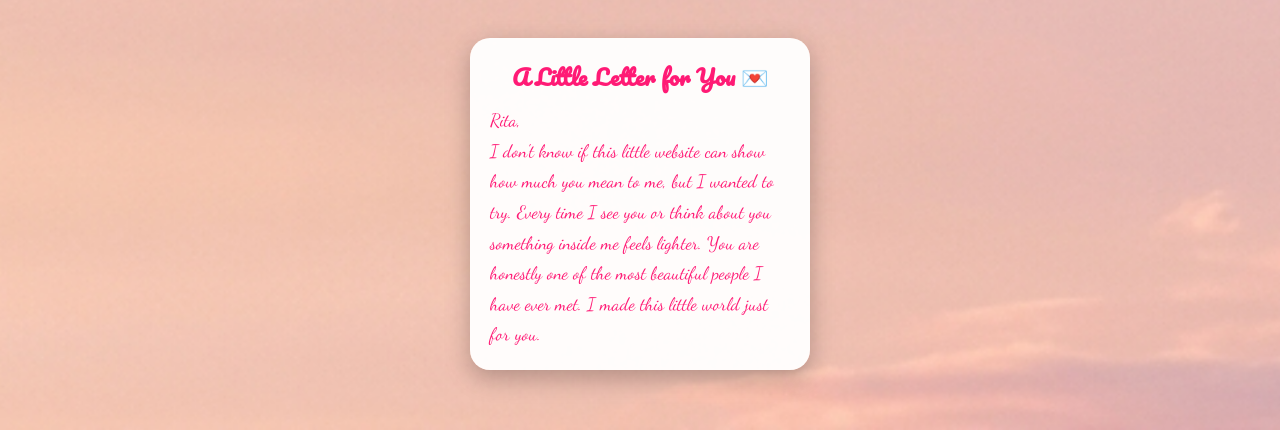
==== commit e7d88960: "Update home.html" ====
--- a/home.html
+++ b/home.html
@@ -6,9 +6,9 @@
   <title>Our Little World 💗</title>
   
   <!-- Fonts -->
-  <link rel="preconnect" href="https://fonts.googleapis.com">
-  <link rel="preconnect" href="https://fonts.gstatic.com" crossorigin>
-  <link href="https://fonts.googleapis.com/css2?family=Montserrat:wght@400;600;700&family=Dancing+Script&family=Pacifico&display=swap" rel="stylesheet">
+<link rel="preconnect" href="https://fonts.googleapis.com">
+<link rel="preconnect" href="https://fonts.gstatic.com" crossorigin>
+<link href="https://fonts.googleapis.com/css2?family=Montserrat:wght@400;600;700&family=Dancing+Script&family=Pacifico&family=Aboreto&display=swap" rel="stylesheet">
 
   <!-- CSS -->
   <link rel="stylesheet" href="style.css">
--- a/style.css
+++ b/style.css
@@ -8,6 +8,7 @@
   height:100vh;
   background:url('images/login.png') no-repeat center center/cover;
 }
+
 
 .loginBox{
   position:relative;
@@ -155,6 +156,50 @@
 #counter{
   font-size:16px;
   color:white;
+}
+#startDateContainer {
+  margin-top: 15px;
+  padding: 14px 24px;
+  border-radius: 18px;
+  border: 2px solid #ff4d88;
+  box-shadow: 
+    0 0 12px #ff4d88,
+    0 0 24px #ff1a75,
+    0 0 36px #ff4d88 inset;
+  backdrop-filter: blur(12px);
+  background: rgba(255, 255, 255, 0.05);
+  display: inline-block;
+  opacity: 0;
+  animation: fadeIn 1.5s forwards, neonPulse 2s infinite alternate;
+  text-align: center;
+}
+
+#startDateText {
+  font-family: 'Aboreto', 'Pacifico', -apple-system, BlinkMacSystemFont, "Segoe UI", Roboto, "Helvetica Neue", sans-serif;
+  font-size: 18px; /* slightly larger for emphasis */
+  font-weight: 400; /* matches Aboreto style */
+  color: #ffffff;
+}
+
+/* Fade-in animation */
+@keyframes fadeIn {
+  to { opacity: 1; }
+}
+
+/* Neon pulse animation */
+@keyframes neonPulse {
+  0% {
+    box-shadow: 
+      0 0 12px #ff4d88,
+      0 0 24px #ff1a75,
+      0 0 36px #ff4d88 inset;
+  }
+  100% {
+    box-shadow: 
+      0 0 18px #ff4d88,
+      0 0 36px #ff1a75,
+      0 0 54px #ff4d88 inset;
+  }
 }
 
 /* ===============================
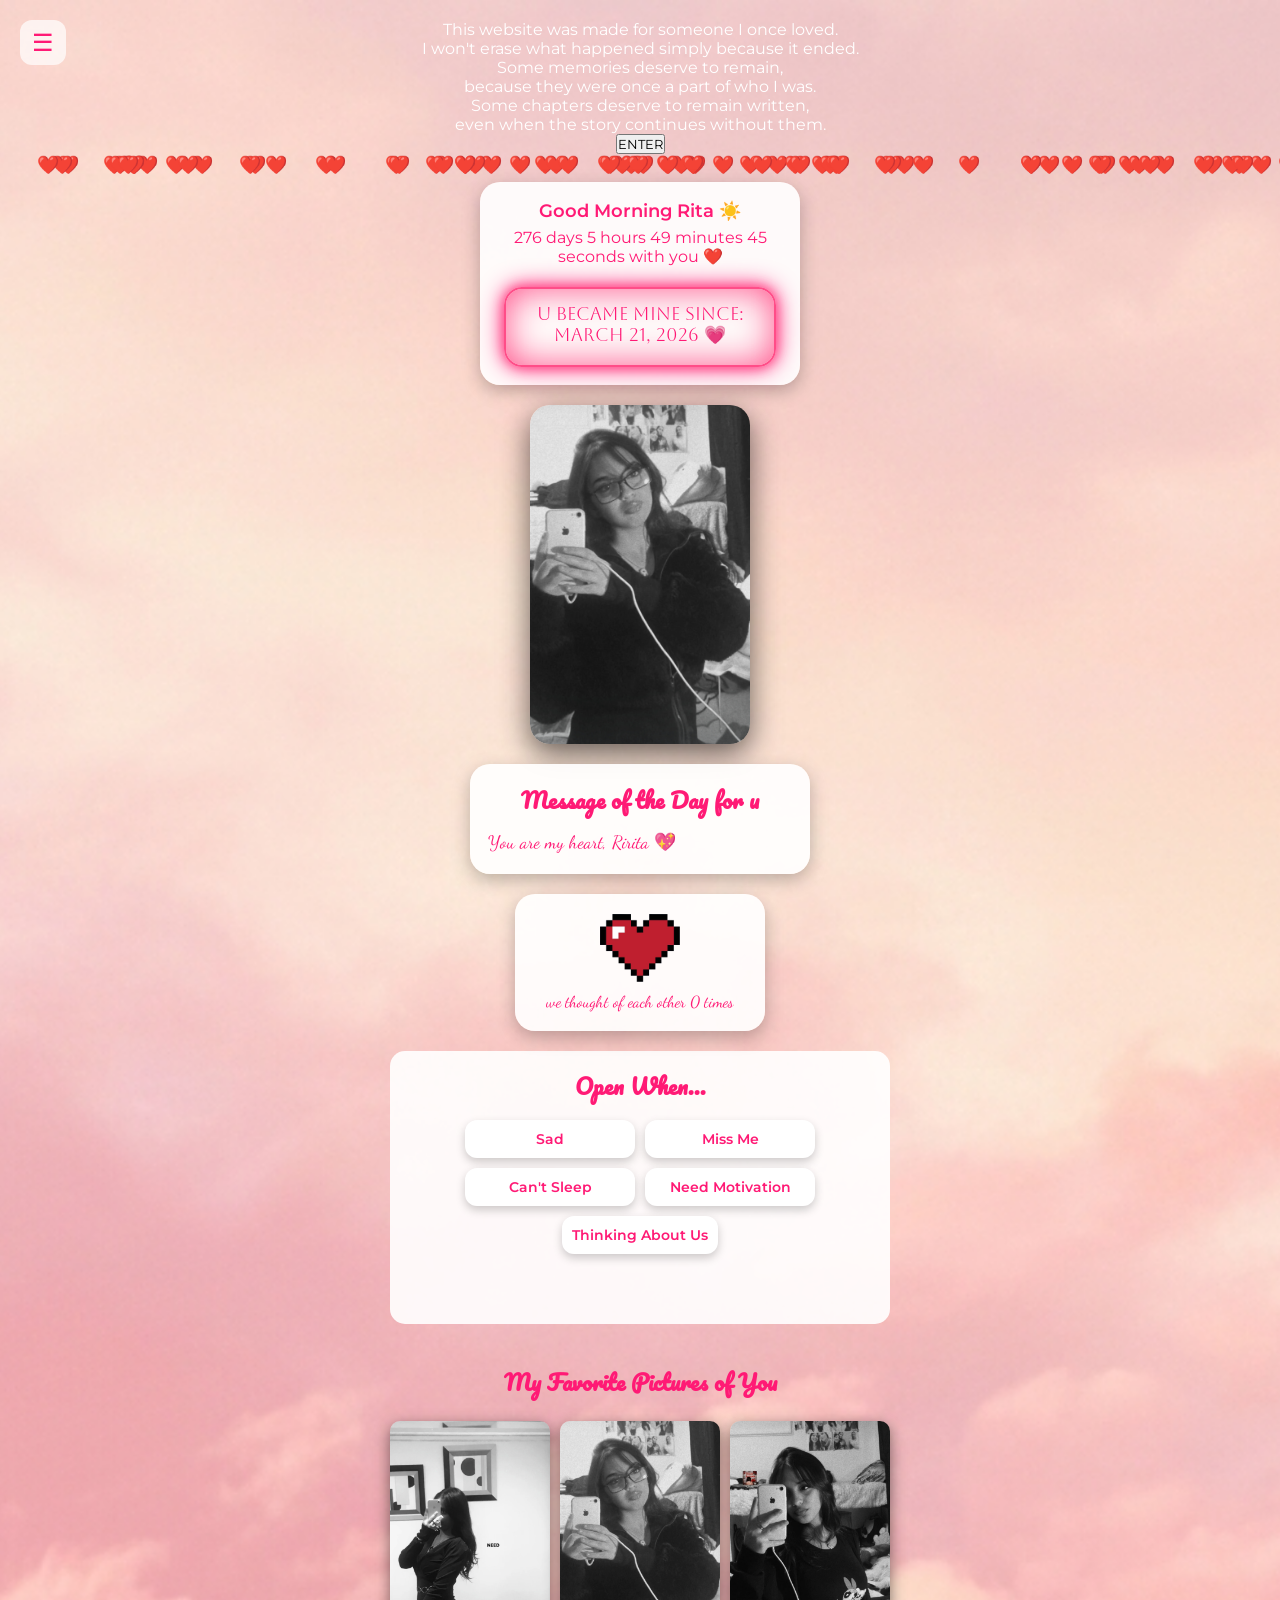
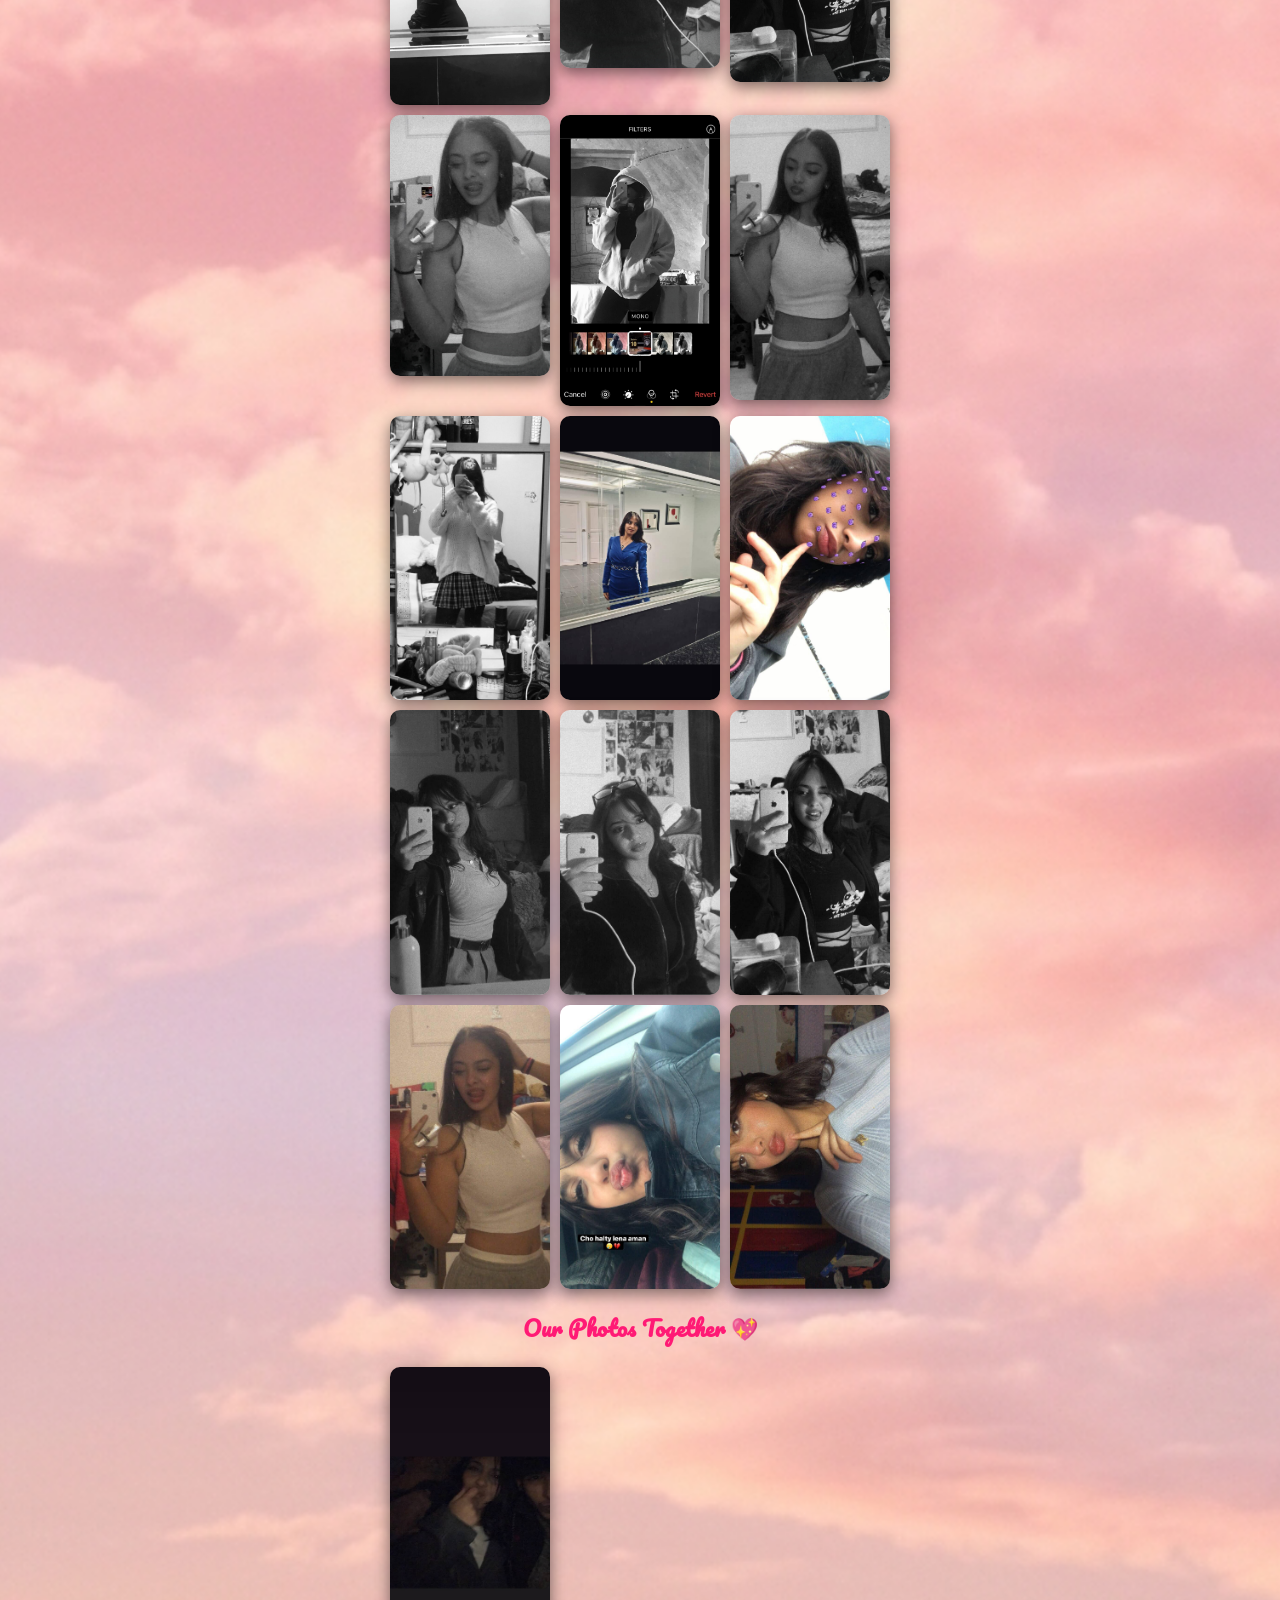
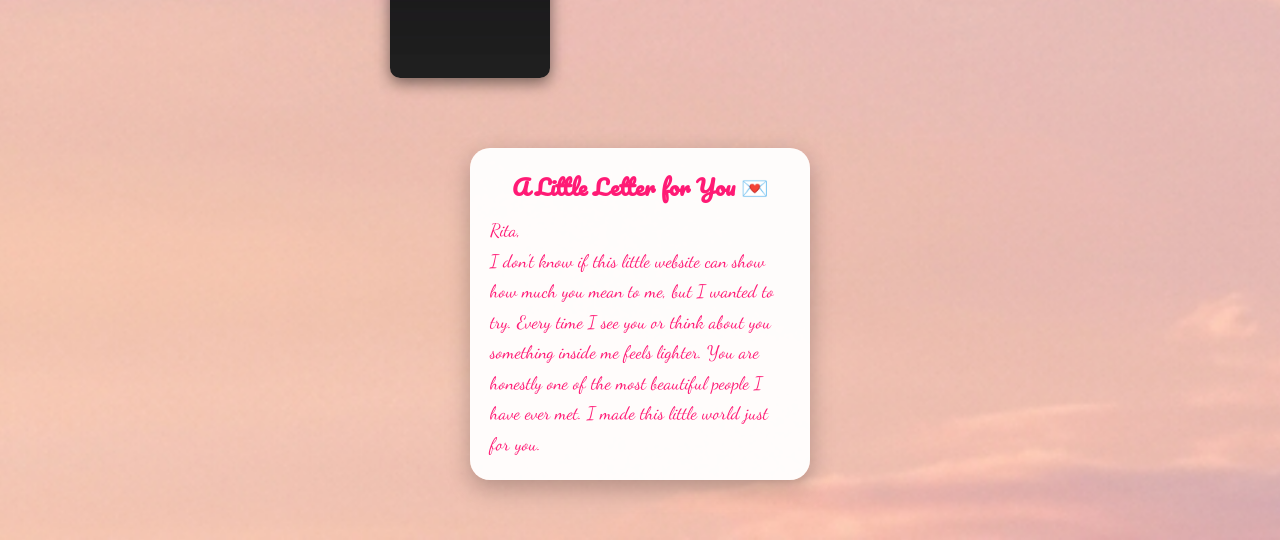
==== commit a0e5a387: "Update home.html" ====
--- a/home.html
+++ b/home.html
@@ -4,7 +4,7 @@
   <meta charset="UTF-8">
   <meta name="viewport" content="width=device-width, initial-scale=1.0">
   <title>Our Little World 💗</title>
-  
+
   <!-- Fonts -->
 <link rel="preconnect" href="https://fonts.googleapis.com">
 <link rel="preconnect" href="https://fonts.gstatic.com" crossorigin>
@@ -14,6 +14,37 @@
   <link rel="stylesheet" href="style.css">
 </head>
 <body class="homePage">
+    
+<!-- ===============================
+     MEMORY INTRO
+================================ -->
+<div id="memoryIntro">
+  <div class="liquidShape liquidOne"></div>
+  <div class="liquidShape liquidTwo"></div>
+  <div class="liquidShape liquidThree"></div>
+
+  <div id="introGlass">
+    <div id="introText">
+      <p>This website was made for someone I once loved.</p>
+
+      <p>I won't erase what happened simply because it ended.</p>
+
+      <p>
+        Some memories deserve to remain,<br>
+        because they were once a part of who I was.
+      </p>
+
+      <p>
+        Some chapters deserve to remain written,<br>
+        even when the story continues without them.
+      </p>
+
+      <div class="introLine"></div>
+
+      <button id="enterWebsite">ENTER</button>
+    </div>
+  </div>
+</div>
 
   <!-- Falling Hearts -->
   <div class="hearts"></div>
--- a/style.css
+++ b/style.css
@@ -133,30 +133,40 @@
 }
 
 /* ===============================
-GM GN + COUNTER
-=============================== */
-#gmgnCounterBox{
-  display:flex;
-  flex-direction:column;
-  align-items:center;
-  background:rgba(255,255,255,0.2);
-  padding:12px 20px;
-  border-radius:20px;
-  margin:15px auto;
-  max-width:300px;
-  box-shadow:0 4px 15px rgba(0,0,0,0.2);
-}
-
-#gmgn{
-  font-size:18px;
-  color:#ff1a75;
-  margin-bottom:6px;
-}
-
-#counter{
-  font-size:16px;
-  color:white;
-}
+GM GN + COUNTER (matches Open When style)
+=============================== */
+#gmgnCounterBox {
+  display: flex;
+  flex-direction: column;
+  align-items: center;
+  background: rgba(255, 255, 255, 0.9); /* match Open When box opacity */
+  padding: 18px 24px;
+  border-radius: 20px;
+  max-width: 320px;
+  margin: 18px auto;
+  box-shadow: 0 6px 18px rgba(0, 0, 0, 0.25); /* same as Open When boxes */
+  text-align: center;
+  font-family: 'Aboreto', 'Pacifico', -apple-system, BlinkMacSystemFont, "Segoe UI", Roboto, "Helvetica Neue", sans-serif;
+  color: #ff1a75;
+  opacity: 0;
+  animation: fadeIn 1.5s forwards;
+}
+
+#gmgnCounterBox span {
+  display: block;
+  margin-bottom: 6px;
+}
+
+#gmgn {
+  font-size: 18px;
+  font-weight: 600;
+}
+
+#counter {
+  font-size: 16px;
+  color: #ff1a75;
+}
+
 #startDateContainer {
   margin-top: 15px;
   padding: 14px 24px;
@@ -178,7 +188,7 @@
   font-family: 'Aboreto', 'Pacifico', -apple-system, BlinkMacSystemFont, "Segoe UI", Roboto, "Helvetica Neue", sans-serif;
   font-size: 18px; /* slightly larger for emphasis */
   font-weight: 400; /* matches Aboreto style */
-  color: #ffffff;
+  color: #ff1a75;
 }
 
 /* Fade-in animation */
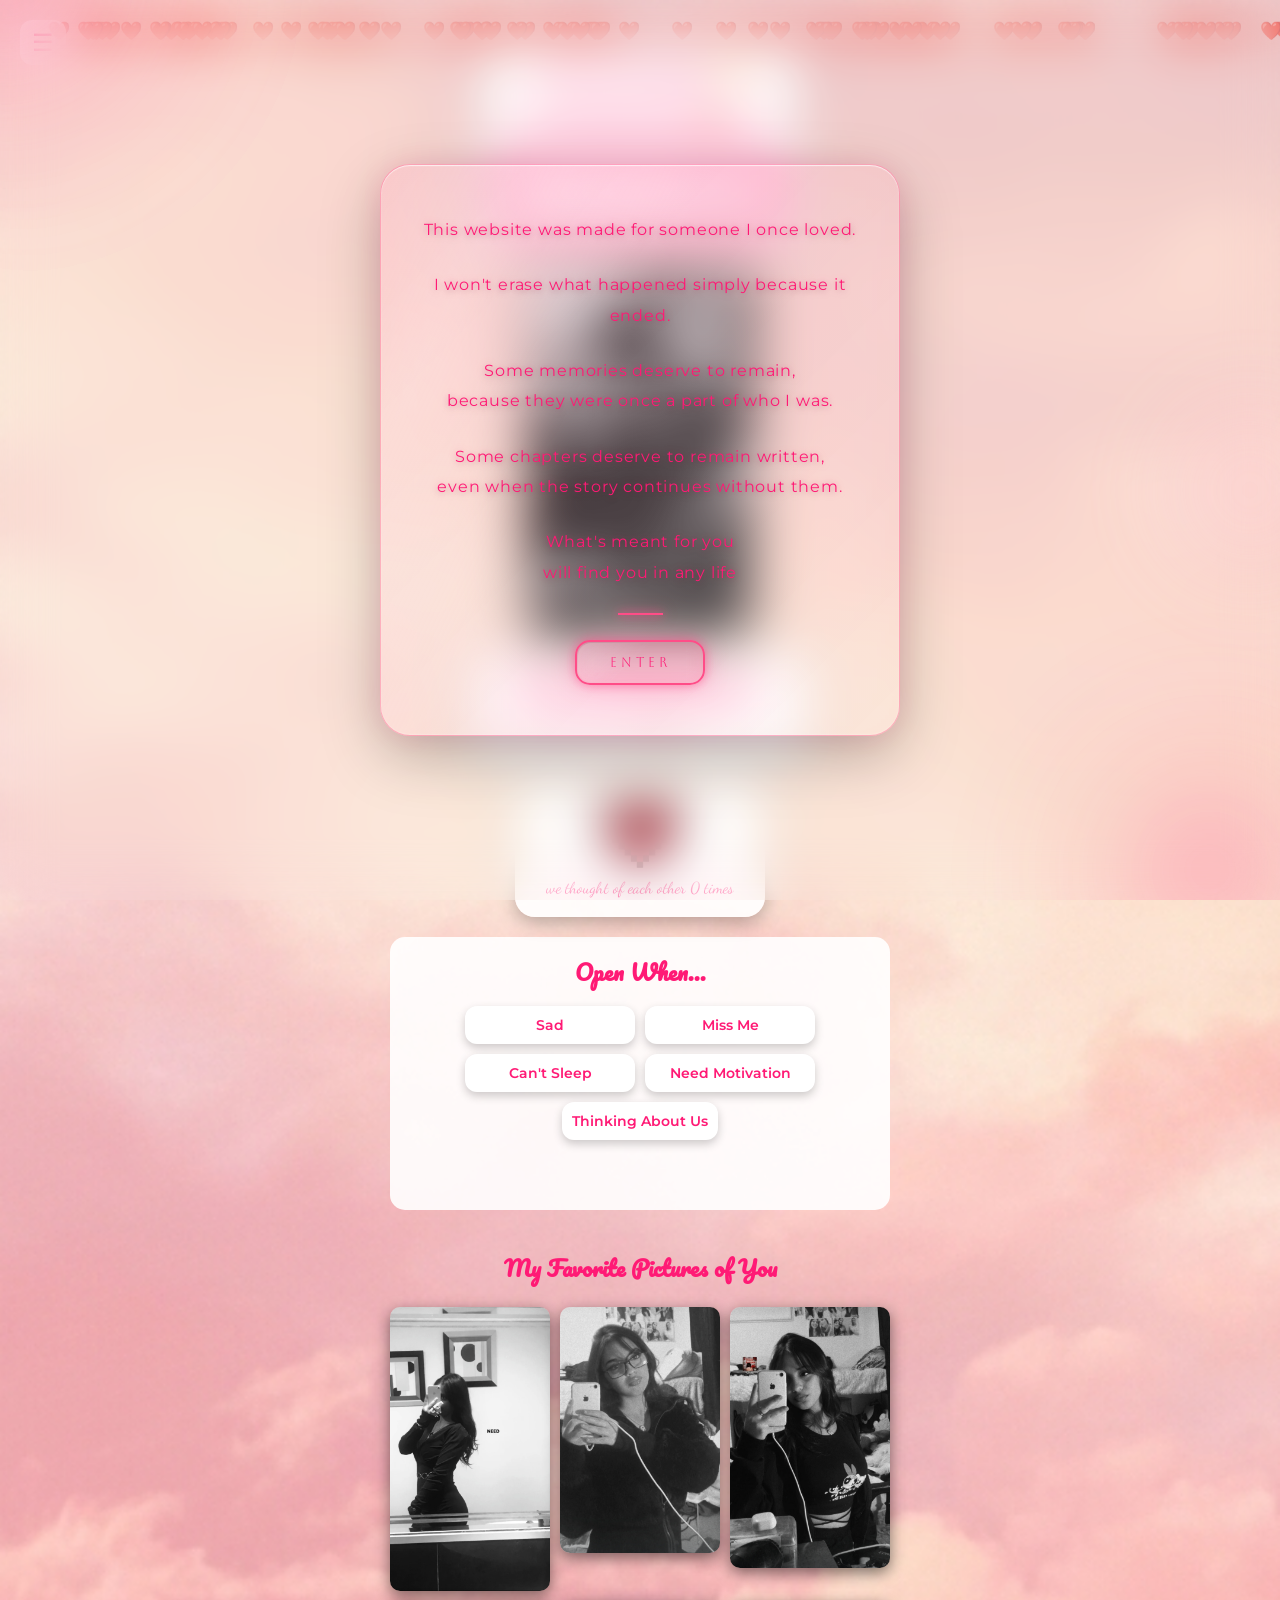
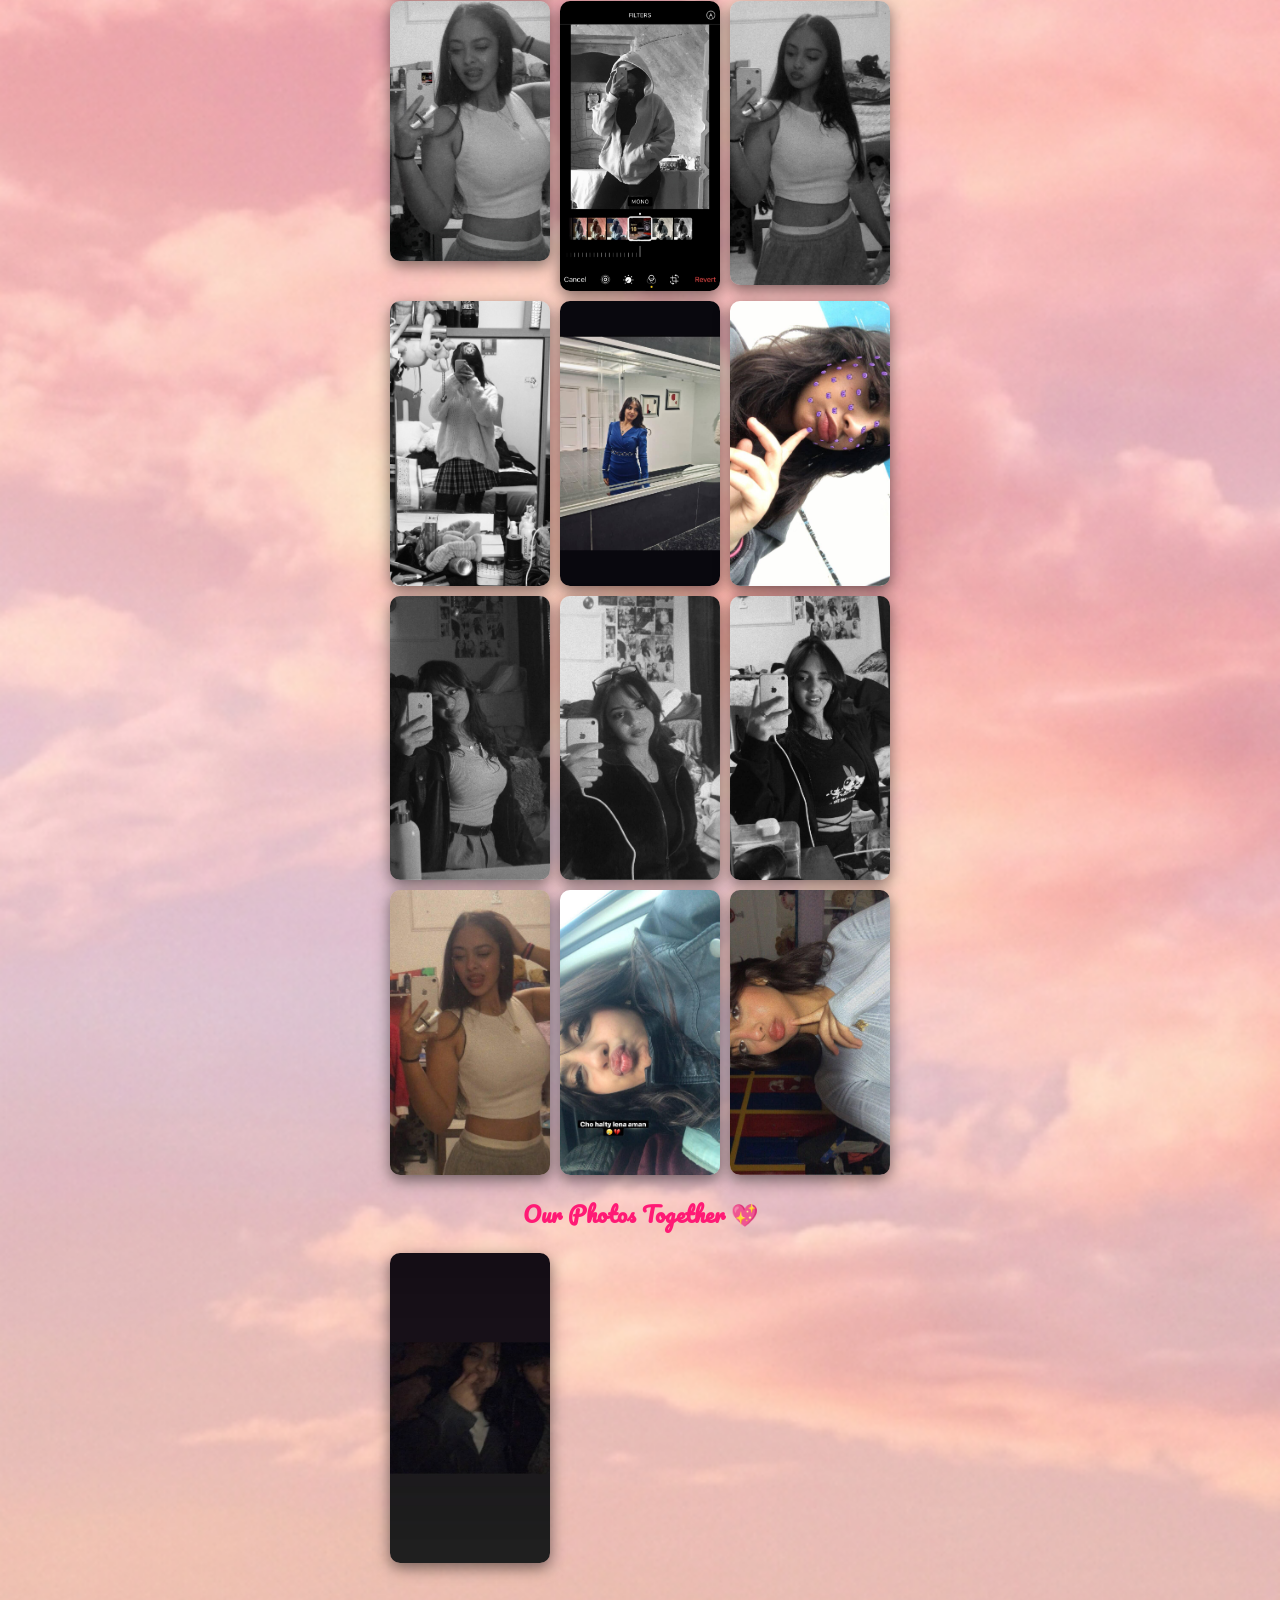
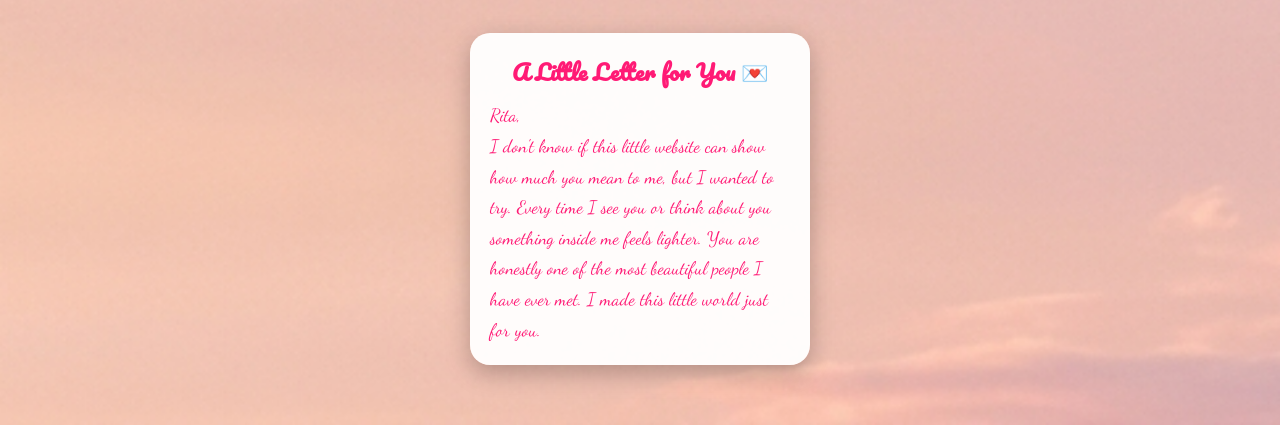
==== commit 58f99ae2: "Update home.html" ====
--- a/home.html
+++ b/home.html
@@ -37,6 +37,11 @@
       <p>
         Some chapters deserve to remain written,<br>
         even when the story continues without them.
+      </p>
+
+       <p>
+         What's meant for you<br>
+will find you in any life
       </p>
 
       <div class="introLine"></div>
--- a/style.css
+++ b/style.css
@@ -404,7 +404,7 @@
   text-align:left;
   min-height:40px;
   transition:all 0.3s ease;
-    
+
 }
 /* ===============================
 OPEN WHEN TEXT ANIMATION
@@ -624,4 +624,517 @@
 
 #currentTime, #duration {
   font-size: 12px;
+}
+
+/* ===============================
+   MEMORY INTRO
+================================ */
+
+#memoryIntro {
+  position: fixed;
+  inset: 0;
+  z-index: 10000;
+
+  display: flex;
+  align-items: center;
+  justify-content: center;
+
+  overflow: hidden;
+
+  background: rgba(255, 255, 255, 0.08);
+
+  backdrop-filter: blur(25px);
+  -webkit-backdrop-filter: blur(25px);
+
+  opacity: 1;
+  visibility: visible;
+
+  transition:
+    opacity 1.4s ease,
+    visibility 1.4s ease,
+    backdrop-filter 1.4s ease;
+}
+
+
+/* ===============================
+   LIQUID GLASS SHAPES
+================================ */
+
+.liquidShape {
+  position: absolute;
+
+  border-radius: 50%;
+
+  filter: blur(35px);
+
+  opacity: 0.45;
+
+  pointer-events: none;
+
+  animation:
+    liquidFloat 8s ease-in-out infinite alternate;
+}
+
+.liquidOne {
+  width: 420px;
+  height: 420px;
+
+  top: -150px;
+  left: -120px;
+
+  background:
+    radial-gradient(
+      circle at 30% 30%,
+      rgba(255, 77, 136, 0.75),
+      rgba(255, 26, 117, 0.15),
+      transparent 70%
+    );
+}
+
+.liquidTwo {
+  width: 500px;
+  height: 500px;
+
+  bottom: -220px;
+  right: -180px;
+
+  background:
+    radial-gradient(
+      circle at 50% 50%,
+      rgba(255, 26, 117, 0.55),
+      rgba(255, 77, 136, 0.15),
+      transparent 70%
+    );
+
+  animation-delay: -3s;
+}
+
+.liquidThree {
+  width: 260px;
+  height: 260px;
+
+  top: 40%;
+  right: -100px;
+
+  background:
+    radial-gradient(
+      circle,
+      rgba(255, 180, 210, 0.55),
+      transparent 70%
+    );
+
+  animation-delay: -5s;
+}
+
+
+@keyframes liquidFloat {
+
+  0% {
+    transform:
+      translate3d(0, 0, 0)
+      scale(1);
+  }
+
+  50% {
+    transform:
+      translate3d(35px, -25px, 0)
+      scale(1.08);
+  }
+
+  100% {
+    transform:
+      translate3d(-20px, 30px, 0)
+      scale(0.95);
+  }
+}
+
+
+/* ===============================
+   GLASS PANEL
+================================ */
+
+#introGlass {
+
+  position: relative;
+
+  width: min(90%, 520px);
+
+  padding: 50px 30px;
+
+  border-radius: 30px;
+
+  background:
+    linear-gradient(
+      135deg,
+      rgba(255, 77, 136, 0.12),
+      rgba(255, 255, 255, 0.08)
+    );
+
+  border:
+    1px solid rgba(255, 77, 136, 0.35);
+
+  box-shadow:
+    0 20px 60px rgba(0,0,0,0.25),
+    0 0 30px rgba(255, 26, 117, 0.12),
+    inset 0 1px 1px rgba(255,255,255,0.7),
+    inset 0 -1px 1px rgba(255,255,255,0.15);
+
+  backdrop-filter:
+    blur(25px)
+    saturate(140%);
+
+  -webkit-backdrop-filter:
+    blur(25px)
+    saturate(140%);
+
+  overflow: hidden;
+
+  transform: translateY(0);
+
+  transition:
+    transform 1.2s ease,
+    opacity 1.2s ease;
+}
+
+
+/* ===============================
+   GLASS REFLECTION
+================================ */
+
+#introGlass::before {
+
+  content: "";
+
+  position: absolute;
+
+  top: -60%;
+  left: -30%;
+
+  width: 70%;
+  height: 200%;
+
+  background:
+    linear-gradient(
+      90deg,
+      transparent,
+      rgba(255,255,255,0.18),
+      transparent
+    );
+
+  transform: rotate(25deg);
+
+  animation:
+    glassReflection 6s ease-in-out infinite;
+
+  pointer-events: none;
+}
+
+
+@keyframes glassReflection {
+
+  0% {
+    transform:
+      translateX(-100%)
+      rotate(25deg);
+  }
+
+  50% {
+    transform:
+      translateX(180%)
+      rotate(25deg);
+  }
+
+  100% {
+    transform:
+      translateX(180%)
+      rotate(25deg);
+  }
+}
+
+
+/* ===============================
+   INTRO TEXT
+================================ */
+
+#introText {
+
+  position: relative;
+
+  z-index: 2;
+
+  color: #ff1a75;
+
+  text-align: center;
+
+  font-family: 'Aboreto', sans-serif;
+
+  font-size: 16px;
+
+  line-height: 1.9;
+
+  letter-spacing: 0.8px;
+
+  text-shadow:
+    0 0 8px rgba(255, 26, 117, 0.25),
+    0 2px 8px rgba(0,0,0,0.25);
+}
+
+
+/* Paragraph animation */
+
+#introText p {
+
+  margin-bottom: 25px;
+
+  opacity: 0;
+
+  animation:
+    introParagraph 1s ease forwards;
+}
+
+
+#introText p:nth-child(1) {
+  animation-delay: 0.4s;
+}
+
+#introText p:nth-child(2) {
+  animation-delay: 1s;
+}
+
+#introText p:nth-child(3) {
+  animation-delay: 1.6s;
+}
+
+#introText p:nth-child(4) {
+  animation-delay: 2.3s;
+}
+
+
+@keyframes introParagraph {
+
+  from {
+    opacity: 0;
+
+    transform:
+      translateY(15px);
+  }
+
+  to {
+    opacity: 1;
+
+    transform:
+      translateY(0);
+  }
+}
+
+
+/* ===============================
+   DIVIDER
+================================ */
+
+.introLine {
+
+  width: 45px;
+  height: 2px;
+
+  margin:
+    8px auto 25px;
+
+  background: #ff4d88;
+
+  box-shadow:
+    0 0 8px #ff4d88,
+    0 0 15px rgba(255, 26, 117, 0.5);
+
+  opacity: 0;
+
+  animation:
+    introParagraph 1s ease forwards 3s;
+}
+
+
+/* ===============================
+   ENTER BUTTON
+================================ */
+
+#enterWebsite {
+
+  position: relative;
+
+  display: inline-flex;
+
+  align-items: center;
+  justify-content: center;
+
+  min-width: 130px;
+
+  padding:
+    13px 28px;
+
+  border-radius: 15px;
+
+  border:
+    2px solid #ff4d88;
+
+  background:
+    rgba(255, 77, 136, 0.18);
+
+  color: #ff1a75;
+
+  font-family: 'Aboreto', sans-serif;
+
+  font-size: 13px;
+
+  letter-spacing: 4px;
+
+  cursor: pointer;
+
+  opacity: 0;
+
+  box-shadow:
+    0 0 10px rgba(255, 77, 136, 0.55),
+    0 0 25px rgba(255, 26, 117, 0.25),
+    inset 0 0 15px rgba(255, 77, 136, 0.12);
+
+  backdrop-filter: blur(10px);
+  -webkit-backdrop-filter: blur(10px);
+
+  animation:
+    introParagraph 1s ease forwards 3.3s;
+
+  transition:
+    transform 0.3s ease,
+    background 0.3s ease,
+    box-shadow 0.3s ease,
+    color 0.3s ease;
+}
+
+
+/* Glass highlight */
+
+#enterWebsite::before {
+
+  content: "";
+
+  position: absolute;
+
+  inset: 1px;
+
+  border-radius: 13px;
+
+  background:
+    linear-gradient(
+      135deg,
+      rgba(255,255,255,0.25),
+      transparent 45%
+    );
+
+  pointer-events: none;
+}
+
+
+/* Hover */
+
+#enterWebsite:hover {
+
+  transform:
+    translateY(-3px)
+    scale(1.03);
+
+  color: white;
+
+  background:
+    rgba(255, 77, 136, 0.45);
+
+  box-shadow:
+    0 0 15px #ff4d88,
+    0 0 35px rgba(255, 26, 117, 0.55),
+    inset 0 0 20px rgba(255,255,255,0.12);
+}
+
+
+/* Click */
+
+#enterWebsite:active {
+
+  transform:
+    scale(0.97);
+
+  box-shadow:
+    0 0 10px #ff4d88;
+}
+
+
+/* ===============================
+   INTRO EXIT
+================================ */
+
+#memoryIntro.exit {
+
+  opacity: 0;
+
+  visibility: hidden;
+
+  pointer-events: none;
+
+  backdrop-filter: blur(0px);
+
+  -webkit-backdrop-filter: blur(0px);
+}
+
+
+#memoryIntro.exit #introGlass {
+
+  opacity: 0;
+
+  transform:
+    scale(1.08)
+    translateY(-15px);
+}
+
+
+/* ===============================
+   MOBILE
+================================ */
+
+@media (max-width: 500px) {
+
+  #introGlass {
+
+    width: 88%;
+
+    padding:
+      40px 22px;
+
+    border-radius: 25px;
+  }
+
+
+  #introText {
+
+    font-size: 14px;
+
+    line-height: 1.75;
+
+    letter-spacing: 0.6px;
+  }
+
+
+  #introText p {
+
+    margin-bottom: 21px;
+  }
+
+
+  #enterWebsite {
+
+    min-width: 125px;
+
+    padding:
+      12px 24px;
+
+    font-size: 12px;
+
+    letter-spacing: 3px;
+  }
 }
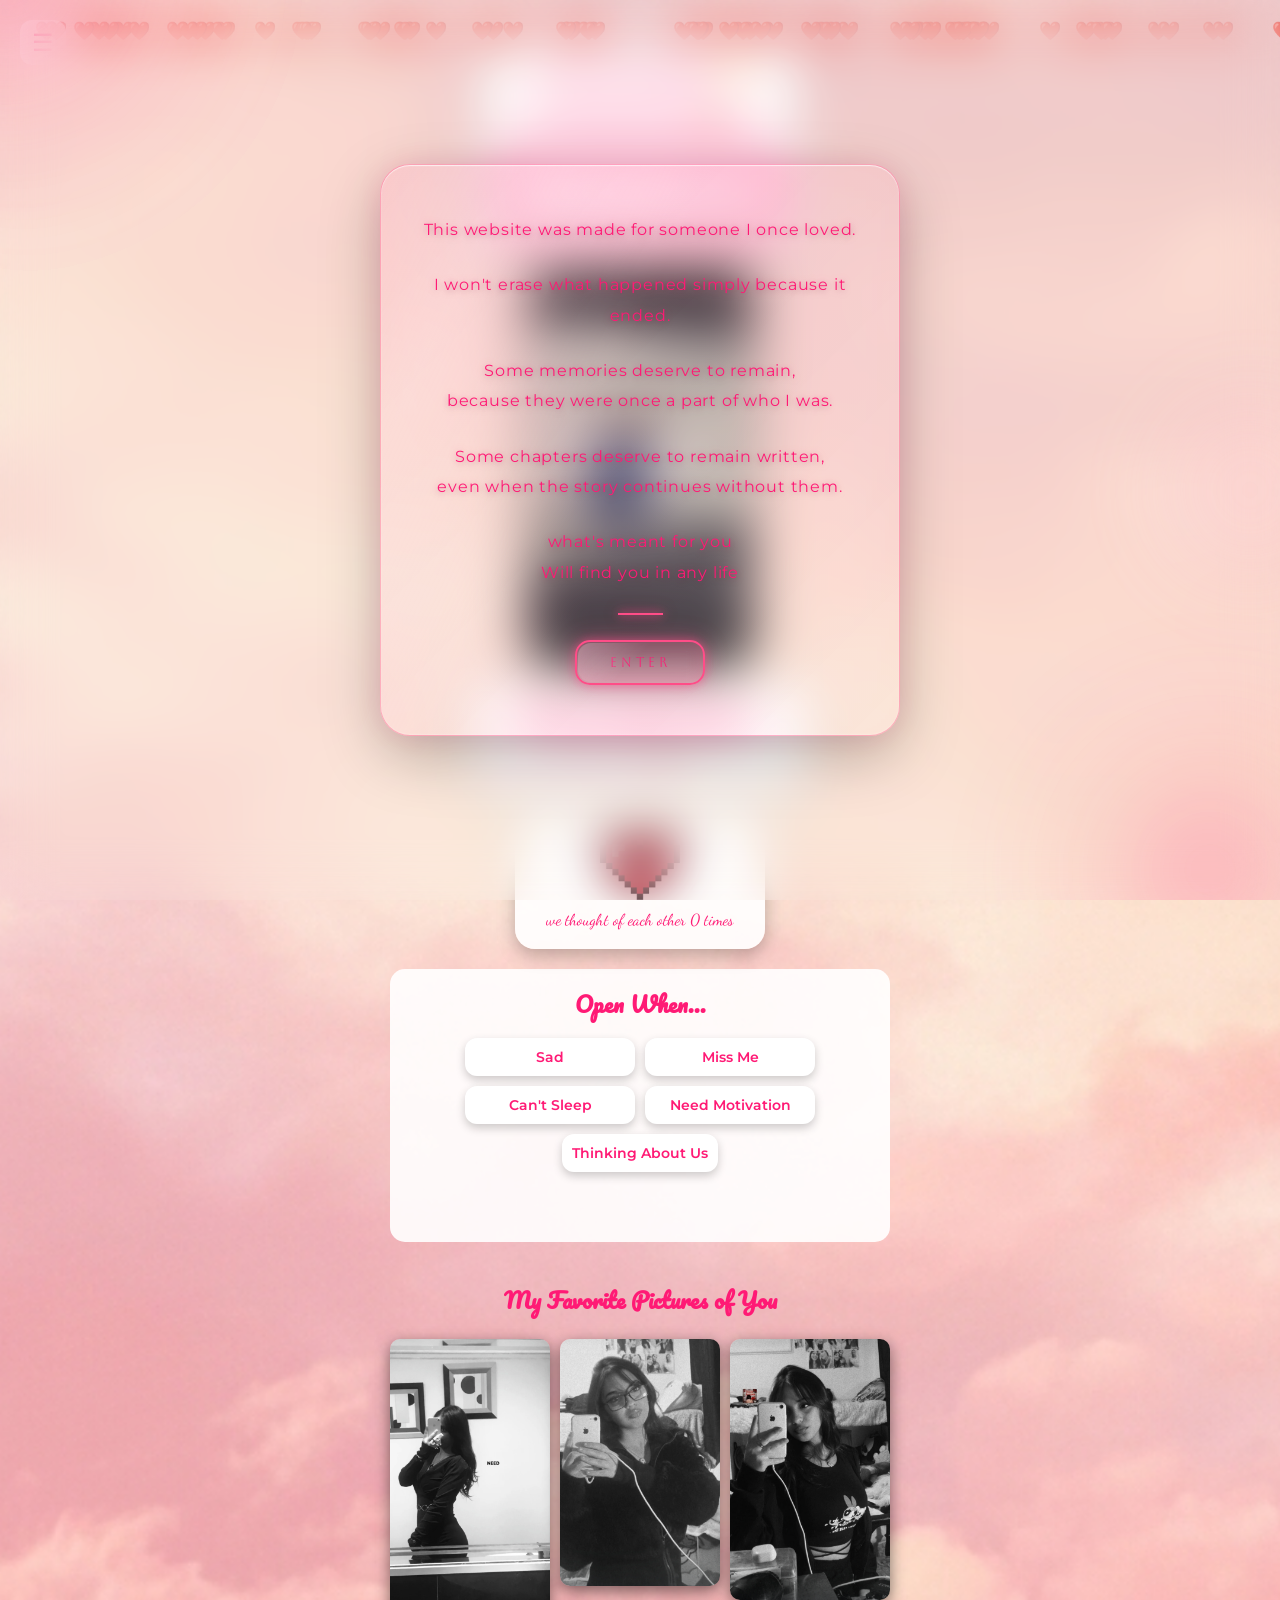
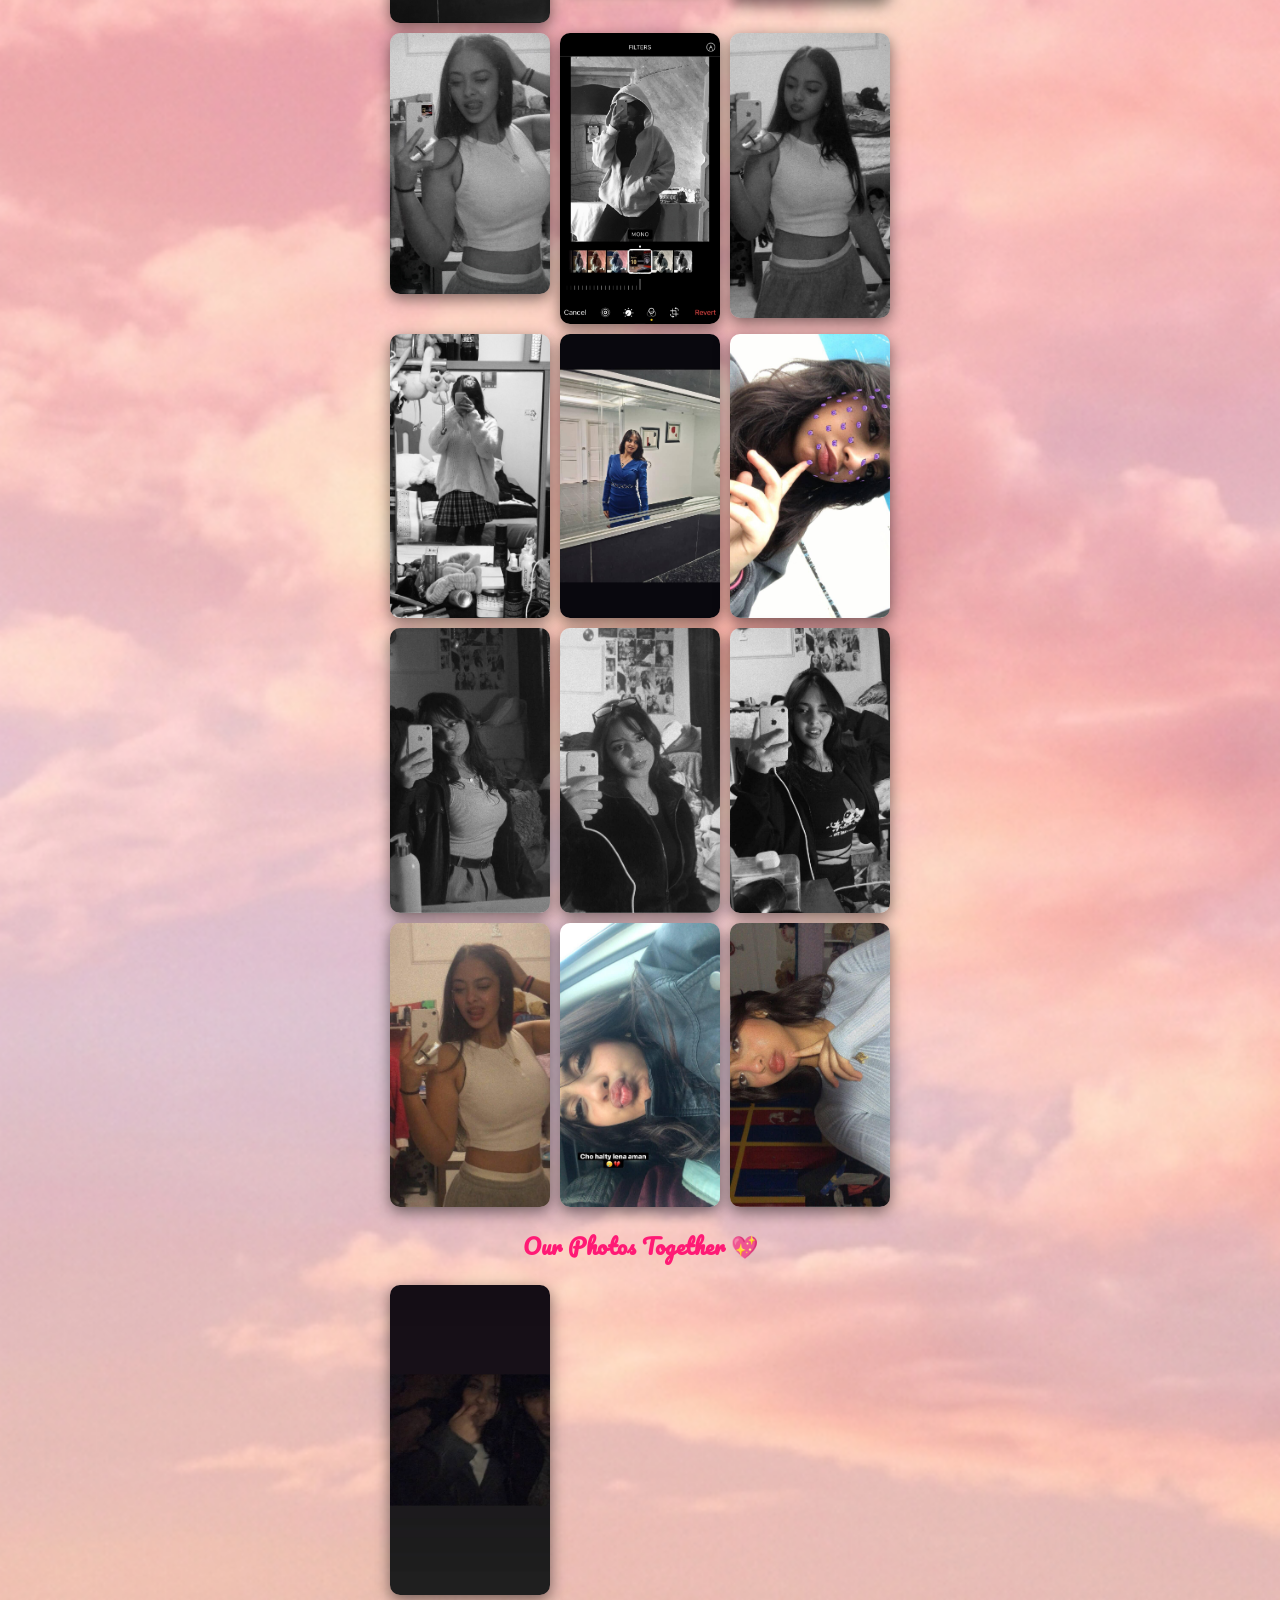
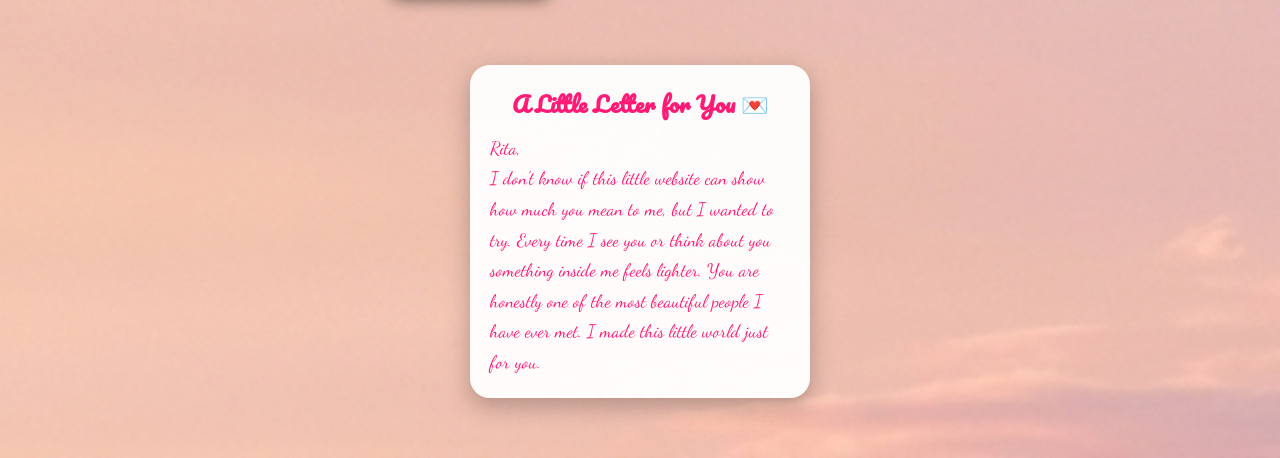
==== commit 59f42d02: "Update home.html" ====
--- a/home.html
+++ b/home.html
@@ -38,10 +38,9 @@
         Some chapters deserve to remain written,<br>
         even when the story continues without them.
       </p>
-
-       <p>
-         What's meant for you<br>
-will find you in any life
+      <p>
+          what's meant for you<br>
+          Will find you in any life
       </p>
 
       <div class="introLine"></div>
@@ -79,6 +78,8 @@
           <button onclick="toggleMusic('kissme')">▶ Kiss Me More</button>
           <button onclick="toggleMusic('letit')">▶ Let It Happen
 </button>
+          <button onclick="toggleMusic('still')">▶ Still With You
+</button>
           <button onclick="pauseMusic()">⏸ Pause</button>
         </div>
         <audio id="apocalypseMusic" src="apocalypse.mp3"></audio>
@@ -87,7 +88,7 @@
         <audio id="needtoMusic" src="needto.mp3"></audio>
         <audio id="kissmeMusic" src="kissme.mp3"></audio>
         <audio id="letitMusic" src="letit.mp3"></audio>
-
+        <audio id="stillMusic" src="still.mp3"></audio>
         <div class="menuBottom">
           <p>Ahmed Sghaier</p>
           <img src="images/signature.png">
